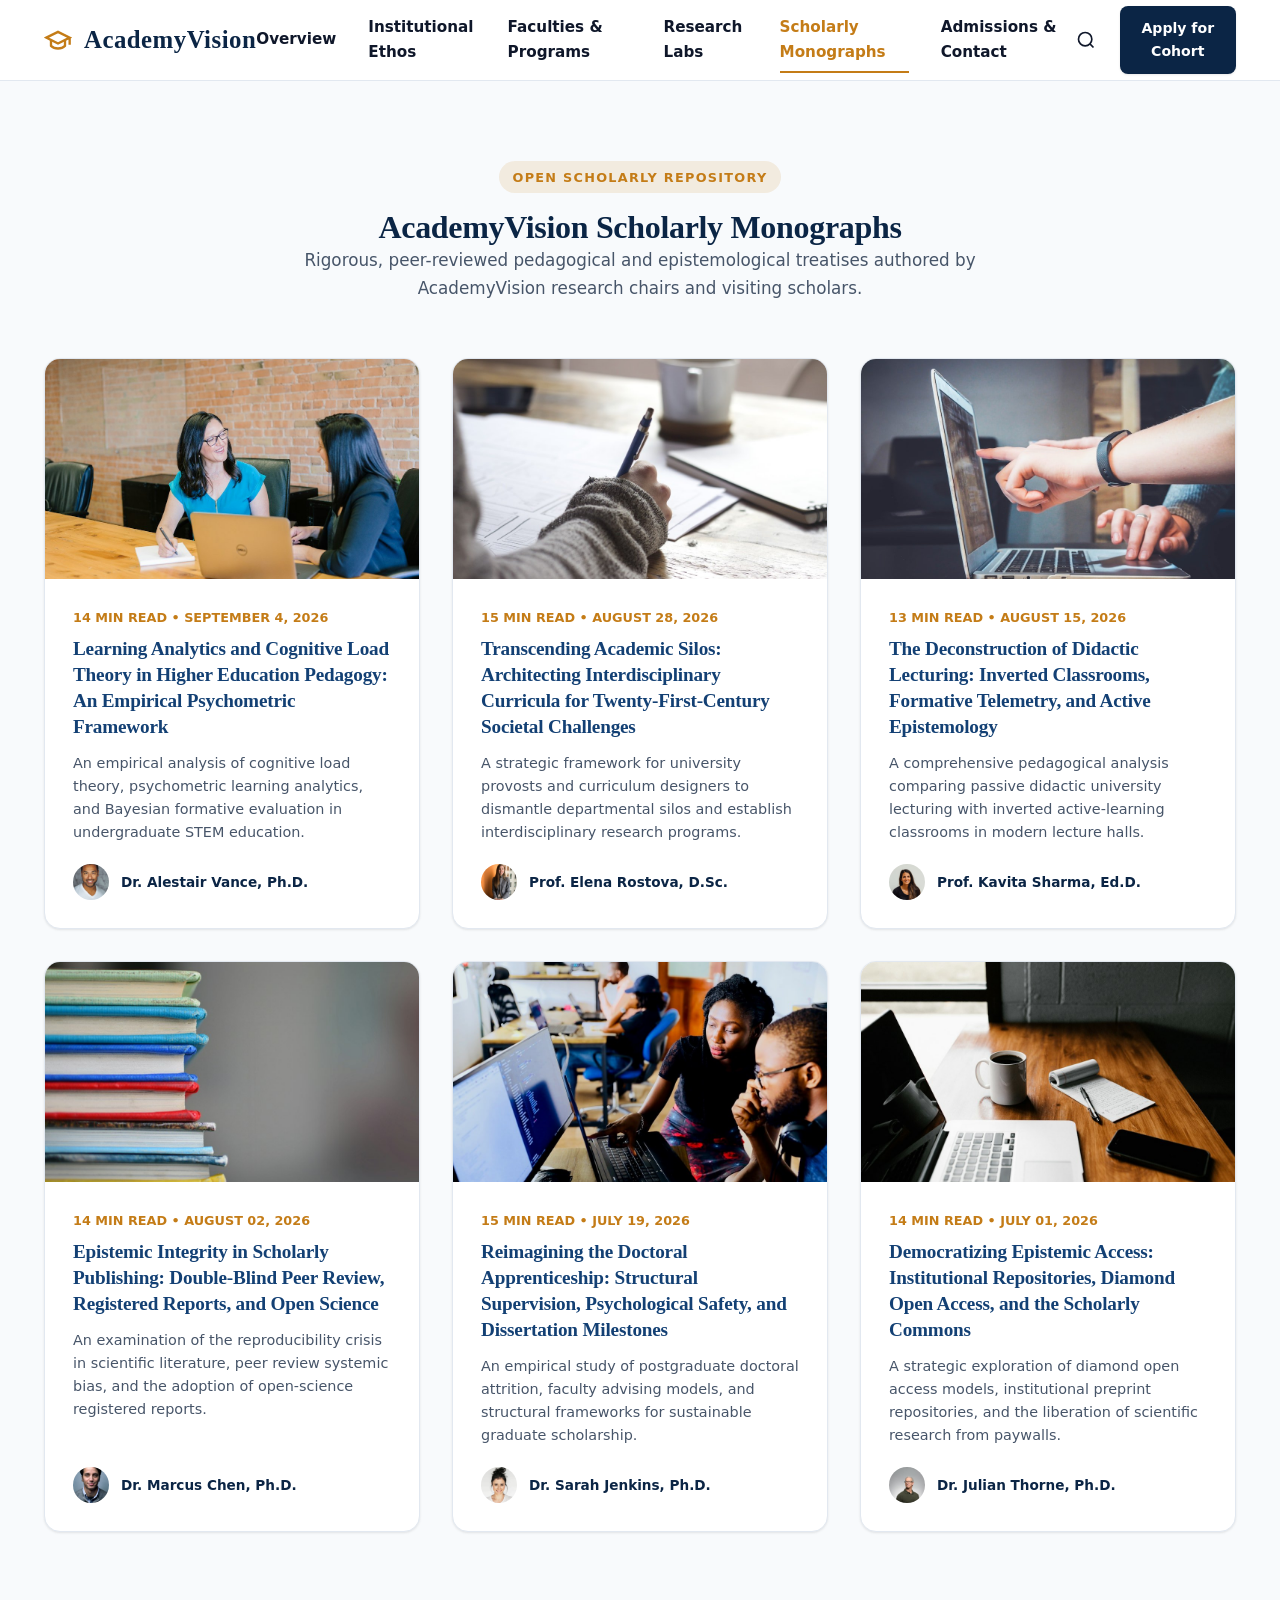
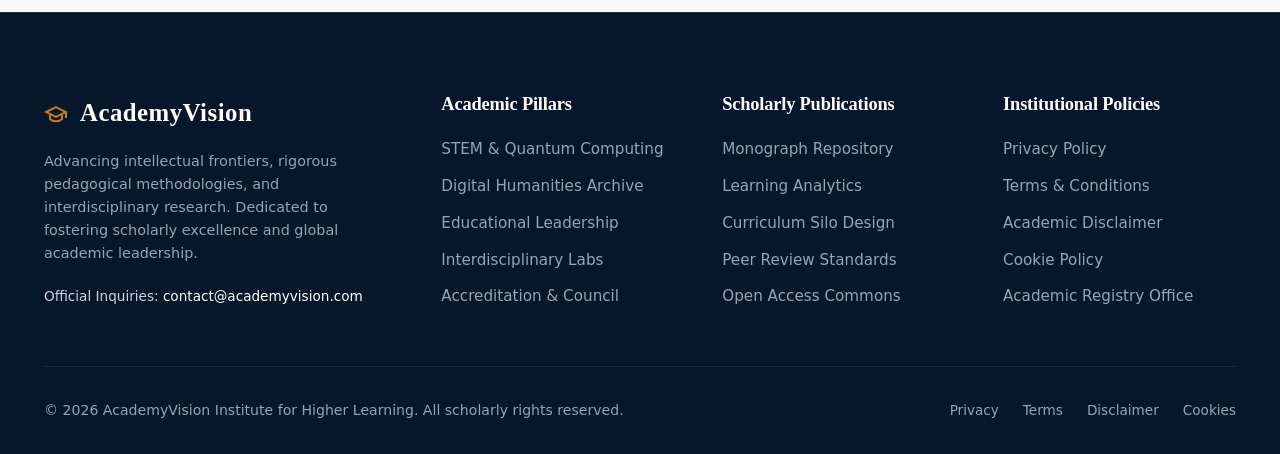
==== blog/index.html @ 888e1208 "Add files via upload" ====
<!DOCTYPE html>
<html lang="en">
<head>
  <meta charset="UTF-8">
  <meta name="viewport" content="width=device-width, initial-scale=1.0">
  <title>Scholarly Monographs & Pedagogical Research | AcademyVision</title>
  <meta name="description" content="Explore peer-reviewed monographs, cognitive learning analytics studies, and interdisciplinary curriculum design papers published by AcademyVision researchers.">
  <meta property="og:title" content="Scholarly Monographs & Pedagogical Research | AcademyVision">
  <meta property="og:description" content="Read in-depth research monographs from AcademyVision faculty and research chairs.">
  <meta property="og:image" content="../assets/images/hero_academic_campus.jpg">
  <meta property="og:type" content="website">
  <meta name="twitter:card" content="summary_large_image">
  <link rel="stylesheet" href="../assets/css/style.css">
  <link rel="icon" href="../favicon.ico">
  <!-- Google Analytics (GA4) -->
<script async src="https://www.googletagmanager.com/gtag/js?id=G-0LY0HY7L01"></script>
<script>
  window.dataLayer = window.dataLayer || [];
  function gtag(){dataLayer.push(arguments);}
  gtag('js', new Date());
  gtag('config', 'G-0LY0HY7L01');
</script>
</head>
<body>
<header class="site-header">
  <div class="reading-progress-bar"></div>
  <div class="container header-inner">
    <a href="../index.html" class="site-logo">
      <svg width="28" height="28" viewBox="0 0 24 24" fill="none" stroke="currentColor" stroke-width="2"><path d="M22 10v6M2 10l10-5 10 5-10 5z"/><path d="M6 12v5c3 3 9 3 12 0v-5"/></svg>
      <span>AcademyVision</span>
    </a>
    <nav class="site-nav">
      <a href="../index.html" class="nav-link">Overview</a>
      <a href="../about.html" class="nav-link">Institutional Ethos</a>
      <a href="../index.html#programs" class="nav-link">Faculties & Programs</a>
      <a href="../index.html#research-centers" class="nav-link">Research Labs</a>
      <a href="../blog/index.html" class="nav-link active">Scholarly Monographs</a>
      <a href="../contact.html" class="nav-link">Admissions & Contact</a>
      <a href="../privacy-policy.html" class="nav-link nav-item-policy">Privacy Policy</a>
      <a href="../terms-and-conditions.html" class="nav-link nav-item-policy">Terms of Use</a>
      <a href="../disclaimer.html" class="nav-link nav-item-policy">Academic Disclaimer</a>
      <a href="../cookie-policy.html" class="nav-link nav-item-policy">Cookie Policy</a>
    </nav>
    <div class="header-actions">
      <button class="btn-search" aria-label="Search Academic Resources">
        <svg width="20" height="20" viewBox="0 0 24 24" fill="none" stroke="currentColor" stroke-width="2"><circle cx="11" cy="11" r="8"/><path d="m21 21-4.3-4.3"/></svg>
      </button>
      <a href="../contact.html" class="btn btn-primary" style="padding:0.6rem 1.25rem;font-size:0.88rem;">Apply for Cohort</a>
      <button class="hamburger-btn" aria-label="Open Navigation Menu">
        <svg width="24" height="24" viewBox="0 0 24 24" fill="none" stroke="currentColor" stroke-width="2"><line x1="4" x2="20" y1="12" y2="12"/><line x1="4" x2="20" y1="6" y2="6"/><line x1="4" x2="20" y1="18" y2="18"/></svg>
      </button>
    </div>
  </div>
</header>
<div class="mobile-drawer-overlay"></div>
<div class="mobile-drawer">
  <div class="drawer-header">
    <div class="site-logo" style="font-size:1.3rem;">AcademyVision</div>
    <button class="close-drawer" aria-label="Close Navigation">&times;</button>
  </div>
  <ul class="mobile-nav-list">
    <li><a href="../index.html">Overview</a></li>
    <li><a href="../about.html">Institutional Ethos</a></li>
    <li><a href="../index.html#programs">Faculties & Programs</a></li>
    <li><a href="../index.html#research-centers">Research Labs</a></li>
    <li><a href="../blog/index.html">Scholarly Monographs</a></li>
    <li><a href="../contact.html">Admissions & Contact</a></li>
    <li style="margin-top:1.5rem;border-top:1px solid var(--border);padding-top:1rem;"><span style="font-size:0.8rem;color:var(--text-muted);text-transform:uppercase;font-weight:700;">Governance</span></li>
    <li><a href="../privacy-policy.html">Privacy Policy</a></li>
    <li><a href="../terms-and-conditions.html">Terms & Conditions</a></li>
    <li><a href="../disclaimer.html">Academic Disclaimer</a></li>
    <li><a href="../cookie-policy.html">Cookie Policy</a></li>
  </ul>
</div>
<div class="search-modal-backdrop">
  <div class="search-modal-box">
    <div class="search-input-wrap">
      <svg width="22" height="22" viewBox="0 0 24 24" fill="none" stroke="currentColor" stroke-width="2"><circle cx="11" cy="11" r="8"/><path d="m21 21-4.3-4.3"/></svg>
      <input type="text" id="site-search-input" placeholder="Search academic curricula, faculty research, or monographs..." autofocus>
    </div>
    <ul class="search-results-list"></ul>
  </div>
</div>

<main class="section">
  <div class="container">
    <div class="section-header">
      <span class="badge">Open Scholarly Repository</span>
      <h1>AcademyVision Scholarly Monographs</h1>
      <p>Rigorous, peer-reviewed pedagogical and epistemological treatises authored by AcademyVision research chairs and visiting scholars.</p>
    </div>

    <div class="grid-3">
      <div class="feature-card">
        <div class="card-media">
          <img src="../assets/images/blog_higher_education_analytics.jpg" alt="Educational researchers analyzing cognitive load telemetry and psychometric data in university laboratory">
        </div>
        <div class="card-body">
          <div style="font-size:0.8rem;color:var(--accent);font-weight:700;text-transform:uppercase;margin-bottom:0.5rem;">14 min read &bull; September 4, 2026</div>
          <h3 style="font-size:1.2rem;line-height:1.35;margin-bottom:0.75rem;">
            <a href="learning-analytics-and-cognitive-load-in-higher-education-pedagogy.html">Learning Analytics and Cognitive Load Theory in Higher Education Pedagogy: An Empirical Psychometric Framework</a>
          </h3>
          <p style="font-size:0.9rem;color:var(--text-muted);margin-bottom:1.25rem;">
            An empirical analysis of cognitive load theory, psychometric learning analytics, and Bayesian formative evaluation in undergraduate STEM education.
          </p>
          <div style="margin-top:auto;display:flex;align-items:center;gap:0.75rem;">
            <img src="../assets/images/author_dr_alestair_vance.jpg" alt="Dr. Alestair Vance, Ph.D." style="width:36px;height:36px;border-radius:50%;object-fit:cover;">
            <span style="font-size:0.85rem;font-weight:600;color:var(--primary);">Dr. Alestair Vance, Ph.D.</span>
          </div>
        </div>
      </div>
      <div class="feature-card">
        <div class="card-media">
          <img src="../assets/images/blog_interdisciplinary_curriculum.jpg" alt="Scholars participating in cross-faculty interdisciplinary curriculum planning workshop">
        </div>
        <div class="card-body">
          <div style="font-size:0.8rem;color:var(--accent);font-weight:700;text-transform:uppercase;margin-bottom:0.5rem;">15 min read &bull; August 28, 2026</div>
          <h3 style="font-size:1.2rem;line-height:1.35;margin-bottom:0.75rem;">
            <a href="interdisciplinary-curriculum-design-and-faculty-silo-transcendence.html">Transcending Academic Silos: Architecting Interdisciplinary Curricula for Twenty-First-Century Societal Challenges</a>
          </h3>
          <p style="font-size:0.9rem;color:var(--text-muted);margin-bottom:1.25rem;">
            A strategic framework for university provosts and curriculum designers to dismantle departmental silos and establish interdisciplinary research programs.
          </p>
          <div style="margin-top:auto;display:flex;align-items:center;gap:0.75rem;">
            <img src="../assets/images/author_prof_elena_rostova.jpg" alt="Prof. Elena Rostova, D.Sc." style="width:36px;height:36px;border-radius:50%;object-fit:cover;">
            <span style="font-size:0.85rem;font-weight:600;color:var(--primary);">Prof. Elena Rostova, D.Sc.</span>
          </div>
        </div>
      </div>
      <div class="feature-card">
        <div class="card-media">
          <img src="../assets/images/blog_digital_pedagogy_transformation.jpg" alt="Modern academic lecture hall utilizing digital interactive displays and collaborative student breakout pods">
        </div>
        <div class="card-body">
          <div style="font-size:0.8rem;color:var(--accent);font-weight:700;text-transform:uppercase;margin-bottom:0.5rem;">13 min read &bull; August 15, 2026</div>
          <h3 style="font-size:1.2rem;line-height:1.35;margin-bottom:0.75rem;">
            <a href="digital-lecture-hall-pedagogy-and-active-learning-interventions.html">The Deconstruction of Didactic Lecturing: Inverted Classrooms, Formative Telemetry, and Active Epistemology</a>
          </h3>
          <p style="font-size:0.9rem;color:var(--text-muted);margin-bottom:1.25rem;">
            A comprehensive pedagogical analysis comparing passive didactic university lecturing with inverted active-learning classrooms in modern lecture halls.
          </p>
          <div style="margin-top:auto;display:flex;align-items:center;gap:0.75rem;">
            <img src="../assets/images/author_prof_kavita_sharma.jpg" alt="Prof. Kavita Sharma, Ed.D." style="width:36px;height:36px;border-radius:50%;object-fit:cover;">
            <span style="font-size:0.85rem;font-weight:600;color:var(--primary);">Prof. Kavita Sharma, Ed.D.</span>
          </div>
        </div>
      </div>
      <div class="feature-card">
        <div class="card-media">
          <img src="../assets/images/blog_academic_peer_review_rigor.jpg" alt="Stack of peer-reviewed academic journals, research manuscripts, and open science data archives">
        </div>
        <div class="card-body">
          <div style="font-size:0.8rem;color:var(--accent);font-weight:700;text-transform:uppercase;margin-bottom:0.5rem;">14 min read &bull; August 02, 2026</div>
          <h3 style="font-size:1.2rem;line-height:1.35;margin-bottom:0.75rem;">
            <a href="academic-peer-review-rigor-and-open-science-methodological-standards.html">Epistemic Integrity in Scholarly Publishing: Double-Blind Peer Review, Registered Reports, and Open Science</a>
          </h3>
          <p style="font-size:0.9rem;color:var(--text-muted);margin-bottom:1.25rem;">
            An examination of the reproducibility crisis in scientific literature, peer review systemic bias, and the adoption of open-science registered reports.
          </p>
          <div style="margin-top:auto;display:flex;align-items:center;gap:0.75rem;">
            <img src="../assets/images/author_dr_marcus_chen.jpg" alt="Dr. Marcus Chen, Ph.D." style="width:36px;height:36px;border-radius:50%;object-fit:cover;">
            <span style="font-size:0.85rem;font-weight:600;color:var(--primary);">Dr. Marcus Chen, Ph.D.</span>
          </div>
        </div>
      </div>
      <div class="feature-card">
        <div class="card-media">
          <img src="../assets/images/blog_doctoral_mentorship_paradigms.jpg" alt="Senior faculty advisor conducting structured research milestone colloquium with doctoral candidate">
        </div>
        <div class="card-body">
          <div style="font-size:0.8rem;color:var(--accent);font-weight:700;text-transform:uppercase;margin-bottom:0.5rem;">15 min read &bull; July 19, 2026</div>
          <h3 style="font-size:1.2rem;line-height:1.35;margin-bottom:0.75rem;">
            <a href="doctoral-supervision-models-and-postgraduate-attrition-dynamics.html">Reimagining the Doctoral Apprenticeship: Structural Supervision, Psychological Safety, and Dissertation Milestones</a>
          </h3>
          <p style="font-size:0.9rem;color:var(--text-muted);margin-bottom:1.25rem;">
            An empirical study of postgraduate doctoral attrition, faculty advising models, and structural frameworks for sustainable graduate scholarship.
          </p>
          <div style="margin-top:auto;display:flex;align-items:center;gap:0.75rem;">
            <img src="../assets/images/author_dr_sarah_jenkins.jpg" alt="Dr. Sarah Jenkins, Ph.D." style="width:36px;height:36px;border-radius:50%;object-fit:cover;">
            <span style="font-size:0.85rem;font-weight:600;color:var(--primary);">Dr. Sarah Jenkins, Ph.D.</span>
          </div>
        </div>
      </div>
      <div class="feature-card">
        <div class="card-media">
          <img src="../assets/images/blog_open_access_scholarly_commons.jpg" alt="Academic laptop accessing global digital open access repository and open scholarly commons">
        </div>
        <div class="card-body">
          <div style="font-size:0.8rem;color:var(--accent);font-weight:700;text-transform:uppercase;margin-bottom:0.5rem;">14 min read &bull; July 01, 2026</div>
          <h3 style="font-size:1.2rem;line-height:1.35;margin-bottom:0.75rem;">
            <a href="open-access-scholarly-commons-and-institutional-repository-governance.html">Democratizing Epistemic Access: Institutional Repositories, Diamond Open Access, and the Scholarly Commons</a>
          </h3>
          <p style="font-size:0.9rem;color:var(--text-muted);margin-bottom:1.25rem;">
            A strategic exploration of diamond open access models, institutional preprint repositories, and the liberation of scientific research from paywalls.
          </p>
          <div style="margin-top:auto;display:flex;align-items:center;gap:0.75rem;">
            <img src="../assets/images/author_dr_julian_thorne.jpg" alt="Dr. Julian Thorne, Ph.D." style="width:36px;height:36px;border-radius:50%;object-fit:cover;">
            <span style="font-size:0.85rem;font-weight:600;color:var(--primary);">Dr. Julian Thorne, Ph.D.</span>
          </div>
        </div>
      </div>
    </div>
  </div>
</main>

<footer class="site-footer">
  <div class="container">
    <div class="footer-grid">
      <div class="footer-col">
        <div class="site-logo" style="color:#ffffff;margin-bottom:1rem;">
          <svg width="24" height="24" viewBox="0 0 24 24" fill="none" stroke="currentColor" stroke-width="2"><path d="M22 10v6M2 10l10-5 10 5-10 5z"/><path d="M6 12v5c3 3 9 3 12 0v-5"/></svg>
          AcademyVision
        </div>
        <p style="font-size:0.9rem;line-height:1.6;margin-bottom:1.25rem;">
          Advancing intellectual frontiers, rigorous pedagogical methodologies, and interdisciplinary research. Dedicated to fostering scholarly excellence and global academic leadership.
        </p>
        <p style="font-size:0.85rem;color:#cbd5e1;">Official Inquiries: <a href="mailto:contact@academyvision.com" style="color:#ffffff;">contact@academyvision.com</a></p>
      </div>
      <div class="footer-col">
        <h4>Academic Pillars</h4>
        <ul class="footer-links">
          <li><a href="../index.html#programs">STEM & Quantum Computing</a></li>
          <li><a href="../index.html#programs">Digital Humanities Archive</a></li>
          <li><a href="../index.html#programs">Educational Leadership</a></li>
          <li><a href="../index.html#research-centers">Interdisciplinary Labs</a></li>
          <li><a href="../about.html">Accreditation & Council</a></li>
        </ul>
      </div>
      <div class="footer-col">
        <h4>Scholarly Publications</h4>
        <ul class="footer-links">
          <li><a href="../blog/index.html">Monograph Repository</a></li>
          <li><a href="../blog/learning-analytics-and-cognitive-load-in-higher-education-pedagogy.html">Learning Analytics</a></li>
          <li><a href="../blog/interdisciplinary-curriculum-design-and-faculty-silo-transcendence.html">Curriculum Silo Design</a></li>
          <li><a href="../blog/academic-peer-review-rigor-and-open-science-methodological-standards.html">Peer Review Standards</a></li>
          <li><a href="../blog/open-access-scholarly-commons-and-institutional-repository-governance.html">Open Access Commons</a></li>
        </ul>
      </div>
      <div class="footer-col">
        <h4>Institutional Policies</h4>
        <ul class="footer-links">
          <li><a href="../privacy-policy.html">Privacy Policy</a></li>
          <li><a href="../terms-and-conditions.html">Terms & Conditions</a></li>
          <li><a href="../disclaimer.html">Academic Disclaimer</a></li>
          <li><a href="../cookie-policy.html">Cookie Policy</a></li>
          <li><a href="../contact.html">Academic Registry Office</a></li>
        </ul>
      </div>
    </div>
    <div class="footer-bottom">
      <div>&copy; 2026 AcademyVision Institute for Higher Learning. All scholarly rights reserved.</div>
      <div style="display:flex;gap:1.5rem;">
        <a href="../privacy-policy.html" style="color:#94a3b8;font-size:0.85rem;">Privacy</a>
        <a href="../terms-and-conditions.html" style="color:#94a3b8;font-size:0.85rem;">Terms</a>
        <a href="../disclaimer.html" style="color:#94a3b8;font-size:0.85rem;">Disclaimer</a>
        <a href="../cookie-policy.html" style="color:#94a3b8;font-size:0.85rem;">Cookies</a>
      </div>
    </div>
  </div>
</footer>
<button class="back-to-top" aria-label="Back to Top">
  <svg width="20" height="20" viewBox="0 0 24 24" fill="none" stroke="currentColor" stroke-width="2.5"><path d="m18 15-6-6-6 6"/></svg>
</button>
<script src="../assets/js/main.js"></script>
</body>
</html>
---- assets/css/style.css ----
/* ==========================================================================
   ACADEMYVISION.COM - ENTERPRISE ACADEMIC & PEDAGOGICAL DESIGN SYSTEM
   ========================================================================== */

:root {
  --primary: #0b2545;
  --primary-rgb: 11, 37, 69;
  --secondary: #134074;
  --secondary-rgb: 19, 64, 116;
  --accent: #c47c17;
  --accent-rgb: 196, 124, 23;
  --bg: #f8fafc;
  --surface: #ffffff;
  --surface-card: #ffffff;
  --text-main: #0f172a;
  --text-muted: #475569;
  --border: #e2e8f0;
  --border-focus: #0b2545;
  --font-heading: 'Cinzel', 'Playfair Display', Georgia, serif;
  --font-body: 'Plus Jakarta Sans', system-ui, -apple-system, sans-serif;
  --font-mono: 'JetBrains Mono', monospace;
  --transition-fast: 150ms cubic-bezier(0.4, 0, 0.2, 1);
  --transition-normal: 250ms cubic-bezier(0.4, 0, 0.2, 1);
  --transition-slow: 400ms cubic-bezier(0.4, 0, 0.2, 1);
  --shadow-sm: 0 1px 3px rgba(0, 0, 0, 0.06), 0 1px 2px rgba(0, 0, 0, 0.04);
  --shadow-md: 0 4px 6px -1px rgba(0, 0, 0, 0.08), 0 2px 4px -1px rgba(0, 0, 0, 0.04);
  --shadow-lg: 0 10px 25px -3px rgba(0, 0, 0, 0.1), 0 4px 6px -2px rgba(0, 0, 0, 0.05);
  --radius-sm: 4px;
  --radius-md: 8px;
  --radius-lg: 16px;
  --max-width: 1240px;
}

*, *::before, *::after {
  box-sizing: border-box;
  margin: 0;
  padding: 0;
}

html {
  scroll-behavior: smooth;
  font-size: 16px;
}

body {
  background-color: var(--bg);
  color: var(--text-main);
  font-family: var(--font-body);
  line-height: 1.65;
  -webkit-font-smoothing: antialiased;
  position: relative;
  overflow-x: hidden;
}

img {
  max-width: 100%;
  height: auto;
  display: block;
}

a {
  color: var(--secondary);
  text-decoration: none;
  transition: color var(--transition-fast);
}

a:hover {
  color: var(--accent);
}

h1, h2, h3, h4, h5, h6 {
  font-family: var(--font-heading);
  color: var(--primary);
  line-height: 1.25;
  font-weight: 700;
  letter-spacing: -0.01em;
}

.container {
  width: 100%;
  max-width: var(--max-width);
  margin-left: auto;
  margin-right: auto;
  padding-left: 1.5rem;
  padding-right: 1.5rem;
}

.btn {
  display: inline-flex;
  align-items: center;
  justify-content: center;
  gap: 0.5rem;
  font-family: var(--font-body);
  font-size: 0.95rem;
  font-weight: 600;
  padding: 0.85rem 1.75rem;
  border-radius: var(--radius-md);
  border: 1px solid transparent;
  cursor: pointer;
  transition: all var(--transition-normal);
  text-align: center;
}

.btn-primary {
  background-color: var(--primary);
  color: #ffffff;
  box-shadow: var(--shadow-sm);
}

.btn-primary:hover {
  background-color: var(--secondary);
  color: #ffffff;
  transform: translateY(-2px);
  box-shadow: var(--shadow-md);
}

.btn-accent {
  background-color: var(--accent);
  color: #ffffff;
}

.btn-accent:hover {
  background-color: #a36612;
  color: #ffffff;
  transform: translateY(-2px);
}

.btn-outline {
  border-color: var(--primary);
  color: var(--primary);
  background-color: transparent;
}

.btn-outline:hover {
  background-color: var(--primary);
  color: #ffffff;
}

.reading-progress-bar {
  position: fixed;
  top: 0;
  left: 0;
  height: 4px;
  background: linear-gradient(90deg, var(--accent), var(--secondary));
  width: 0%;
  z-index: 1000;
  transition: width 0.1s linear;
}

.site-header {
  position: sticky;
  top: 0;
  background: rgba(255, 255, 255, 0.96);
  backdrop-filter: blur(10px);
  border-bottom: 1px solid var(--border);
  z-index: 990;
  transition: all var(--transition-normal);
}

.header-inner {
  display: flex;
  align-items: center;
  justify-content: space-between;
  height: 80px;
}

.site-logo {
  display: flex;
  align-items: center;
  gap: 0.75rem;
  font-family: var(--font-heading);
  font-size: 1.55rem;
  font-weight: 800;
  color: var(--primary);
  letter-spacing: 0.02em;
}

.site-logo svg {
  color: var(--accent);
}

.site-nav {
  display: flex;
  align-items: center;
  gap: 2rem;
}

.nav-link {
  font-size: 0.95rem;
  font-weight: 600;
  color: var(--text-main);
  position: relative;
  padding: 0.5rem 0;
}

.nav-link:hover, .nav-link.active {
  color: var(--accent);
}

.nav-link::after {
  content: '';
  position: absolute;
  bottom: 0;
  left: 0;
  width: 0%;
  height: 2px;
  background-color: var(--accent);
  transition: width var(--transition-normal);
}

.nav-link:hover::after, .nav-link.active::after {
  width: 100%;
}

@media (min-width: 992px) {
  .nav-item-policy {
    display: none !important;
  }
}

.header-actions {
  display: flex;
  align-items: center;
  gap: 1rem;
}

.btn-search {
  background: none;
  border: none;
  color: var(--text-main);
  cursor: pointer;
  padding: 0.5rem;
  border-radius: 50%;
  display: flex;
  align-items: center;
  justify-content: center;
  transition: background var(--transition-fast);
}

.btn-search:hover {
  background-color: var(--bg);
  color: var(--accent);
}

.hamburger-btn {
  display: none;
  background: none;
  border: none;
  cursor: pointer;
  padding: 0.5rem;
}

.mobile-drawer-overlay {
  position: fixed;
  inset: 0;
  background: rgba(0, 0, 0, 0.5);
  z-index: 1000;
  opacity: 0;
  pointer-events: none;
  transition: opacity var(--transition-normal);
}

.mobile-drawer-overlay.active {
  opacity: 1;
  pointer-events: auto;
}

.mobile-drawer {
  position: fixed;
  top: 0;
  right: -320px;
  width: 300px;
  height: 100%;
  background: var(--surface);
  z-index: 1001;
  padding: 2rem 1.5rem;
  box-shadow: var(--shadow-lg);
  transition: right var(--transition-normal);
  display: flex;
  flex-direction: column;
  overflow-y: auto;
}

.mobile-drawer.active {
  right: 0;
}

.drawer-header {
  display: flex;
  align-items: center;
  justify-content: space-between;
  margin-bottom: 2rem;
  border-bottom: 1px solid var(--border);
  padding-bottom: 1rem;
}

.close-drawer {
  background: none;
  border: none;
  font-size: 1.5rem;
  cursor: pointer;
  color: var(--text-main);
}

.mobile-nav-list {
  list-style: none;
  display: flex;
  flex-direction: column;
  gap: 1rem;
}

.mobile-nav-list a {
  font-size: 1.05rem;
  font-weight: 600;
  color: var(--text-main);
  display: block;
  padding: 0.5rem 0;
}

.hero-section {
  position: relative;
  background: linear-gradient(135deg, #0b2545 0%, #134074 100%);
  color: #ffffff;
  padding: 6rem 0 5rem;
  overflow: hidden;
}

.hero-grid {
  display: grid;
  grid-template-columns: 1.2fr 0.8fr;
  gap: 3.5rem;
  align-items: center;
}

.hero-content h1 {
  font-size: 3.25rem;
  color: #ffffff;
  margin-bottom: 1.25rem;
  line-height: 1.15;
}

.hero-subtitle {
  font-size: 1.15rem;
  color: #cbd5e1;
  margin-bottom: 2rem;
  max-width: 620px;
}

.hero-cta-group {
  display: flex;
  gap: 1rem;
  flex-wrap: wrap;
}

.hero-image-wrap {
  position: relative;
  border-radius: var(--radius-lg);
  overflow: hidden;
  box-shadow: 0 20px 40px rgba(0, 0, 0, 0.35);
  border: 4px solid rgba(255, 255, 255, 0.1);
}

.hero-image-wrap img {
  width: 100%;
  height: 480px;
  object-fit: cover;
}

.section {
  padding: 5rem 0;
}

.section-alt {
  background-color: #ffffff;
}

.section-header {
  text-align: center;
  max-width: 760px;
  margin: 0 auto 3.5rem;
}

.badge {
  display: inline-block;
  font-size: 0.8rem;
  font-weight: 700;
  text-transform: uppercase;
  letter-spacing: 0.1em;
  padding: 0.35rem 0.85rem;
  border-radius: 999px;
  background: rgba(196, 124, 23, 0.12);
  color: var(--accent);
  margin-bottom: 0.85rem;
}

.section-header h2 {
  font-size: 2.35rem;
  margin-bottom: 1rem;
}

.section-header p {
  color: var(--text-muted);
  font-size: 1.05rem;
}

.grid-3 {
  display: grid;
  grid-template-columns: repeat(3, 1fr);
  gap: 2rem;
}

.grid-4 {
  display: grid;
  grid-template-columns: repeat(4, 1fr);
  gap: 1.5rem;
}

.grid-2 {
  display: grid;
  grid-template-columns: repeat(2, 1fr);
  gap: 2.5rem;
}

.feature-card {
  background: var(--surface-card);
  border: 1px solid var(--border);
  border-radius: var(--radius-lg);
  overflow: hidden;
  box-shadow: var(--shadow-sm);
  transition: transform var(--transition-normal), box-shadow var(--transition-normal);
  display: flex;
  flex-direction: column;
}

.feature-card:hover {
  transform: translateY(-5px);
  box-shadow: var(--shadow-lg);
}

.card-media {
  height: 220px;
  overflow: hidden;
}

.card-media img {
  width: 100%;
  height: 100%;
  object-fit: cover;
  transition: transform var(--transition-slow);
}

.feature-card:hover .card-media img {
  transform: scale(1.05);
}

.card-body {
  padding: 1.75rem;
  flex: 1;
  display: flex;
  flex-direction: column;
}

.card-body h3 {
  font-size: 1.35rem;
  margin-bottom: 0.75rem;
}

.card-body p {
  color: var(--text-muted);
  font-size: 0.95rem;
  line-height: 1.6;
  margin-bottom: 1.25rem;
}

.accordion {
  max-width: 820px;
  margin: 0 auto;
  display: flex;
  flex-direction: column;
  gap: 1rem;
}

.accordion-item {
  border: 1px solid var(--border);
  border-radius: var(--radius-md);
  background: var(--surface);
  overflow: hidden;
}

.accordion-header {
  width: 100%;
  padding: 1.25rem 1.5rem;
  background: none;
  border: none;
  text-align: left;
  font-family: var(--font-heading);
  font-size: 1.1rem;
  font-weight: 700;
  color: var(--primary);
  display: flex;
  justify-content: space-between;
  align-items: center;
  cursor: pointer;
  transition: background var(--transition-fast);
}

.accordion-header:hover {
  background-color: var(--bg);
}

.accordion-icon {
  font-size: 1.25rem;
  transition: transform var(--transition-normal);
}

.accordion-item.active .accordion-icon {
  transform: rotate(45deg);
}

.accordion-content {
  max-height: 0;
  overflow: hidden;
  transition: max-height var(--transition-normal) ease-out;
  padding: 0 1.5rem;
  color: var(--text-muted);
}

.accordion-item.active .accordion-content {
  padding-bottom: 1.25rem;
}

.governance-card {
  background: #f1f5f9;
  border-left: 4px solid var(--primary);
  border-radius: 0 var(--radius-md) var(--radius-md) 0;
  padding: 1.75rem;
  margin: 2.5rem 0;
}

.governance-card h4 {
  font-size: 1.2rem;
  margin-bottom: 0.5rem;
  color: var(--primary);
}

.governance-card p {
  margin-bottom: 0.5rem;
  font-size: 0.95rem;
}

.search-modal-backdrop {
  position: fixed;
  inset: 0;
  background: rgba(0, 0, 0, 0.6);
  z-index: 2000;
  opacity: 0;
  pointer-events: none;
  transition: opacity var(--transition-normal);
  display: flex;
  align-items: flex-start;
  justify-content: center;
  padding-top: 10vh;
}

.search-modal-backdrop.active {
  opacity: 1;
  pointer-events: auto;
}

.search-modal-box {
  width: 90%;
  max-width: 600px;
  background: var(--surface);
  border-radius: var(--radius-lg);
  box-shadow: var(--shadow-lg);
  padding: 1.5rem;
}

.search-input-wrap {
  display: flex;
  align-items: center;
  gap: 0.75rem;
  border-bottom: 2px solid var(--border);
  padding-bottom: 0.75rem;
}

.search-input-wrap input {
  width: 100%;
  border: none;
  outline: none;
  font-size: 1.15rem;
  font-family: var(--font-body);
}

.search-results-list {
  margin-top: 1rem;
  max-height: 350px;
  overflow-y: auto;
  list-style: none;
}

.search-results-list li {
  padding: 0.75rem 0;
  border-bottom: 1px solid var(--border);
}

.site-footer {
  background: #07172b;
  color: #94a3b8;
  padding: 5rem 0 2rem;
  border-top: 1px solid rgba(255, 255, 255, 0.1);
}

.footer-grid {
  display: grid;
  grid-template-columns: 1.5fr 1fr 1fr 1fr;
  gap: 3rem;
  margin-bottom: 3.5rem;
}

.footer-col h4 {
  color: #ffffff;
  font-size: 1.15rem;
  margin-bottom: 1.25rem;
}

.footer-links {
  list-style: none;
  display: flex;
  flex-direction: column;
  gap: 0.65rem;
}

.footer-links a {
  color: #94a3b8;
  font-size: 0.95rem;
}

.footer-links a:hover {
  color: #ffffff;
}

.footer-bottom {
  border-top: 1px solid rgba(255, 255, 255, 0.08);
  padding-top: 2rem;
  display: flex;
  justify-content: space-between;
  align-items: center;
  flex-wrap: wrap;
  gap: 1rem;
  font-size: 0.88rem;
}

.back-to-top {
  position: fixed;
  bottom: 2rem;
  right: 2rem;
  width: 44px;
  height: 44px;
  background: var(--primary);
  color: #ffffff;
  border: none;
  border-radius: 50%;
  display: flex;
  align-items: center;
  justify-content: center;
  cursor: pointer;
  box-shadow: var(--shadow-md);
  opacity: 0;
  pointer-events: none;
  transition: all var(--transition-normal);
  z-index: 900;
}

.back-to-top.show {
  opacity: 1;
  pointer-events: auto;
}

.stats-grid {
  display: grid;
  grid-template-columns: repeat(4, 1fr);
  gap: 2rem;
  text-align: center;
}

.stat-card {
  padding: 2rem 1rem;
  background: var(--surface);
  border: 1px solid var(--border);
  border-radius: var(--radius-md);
}

.stat-number {
  font-size: 2.5rem;
  font-weight: 800;
  color: var(--accent);
  font-family: var(--font-heading);
}

.stat-label {
  font-size: 0.95rem;
  color: var(--text-muted);
  margin-top: 0.5rem;
}

.gallery-grid {
  display: grid;
  grid-template-columns: repeat(4, 1fr);
  gap: 1.5rem;
}

.gallery-item {
  border-radius: var(--radius-md);
  overflow: hidden;
  height: 250px;
}

.gallery-item img {
  width: 100%;
  height: 100%;
  object-fit: cover;
  transition: transform var(--transition-normal);
}

.gallery-item:hover img {
  transform: scale(1.05);
}

@media (max-width: 991px) {
  .site-nav {
    display: none;
  }
  .hamburger-btn {
    display: block;
  }
  .hero-grid {
    grid-template-columns: 1fr;
    text-align: center;
  }
  .hero-subtitle {
    margin-left: auto;
    margin-right: auto;
  }
  .hero-cta-group {
    justify-content: center;
  }
  .grid-3, .grid-4, .stats-grid, .gallery-grid {
    grid-template-columns: repeat(2, 1fr);
  }
  .footer-grid {
    grid-template-columns: 1fr 1fr;
  }
}

@media (max-width: 640px) {
  .hero-content h1 {
    font-size: 2.25rem;
  }
  .grid-2, .grid-3, .grid-4, .stats-grid, .gallery-grid {
    grid-template-columns: 1fr;
  }
  .footer-grid {
    grid-template-columns: 1fr;
  }
  .footer-bottom {
    flex-direction: column;
    text-align: center;
  }
}
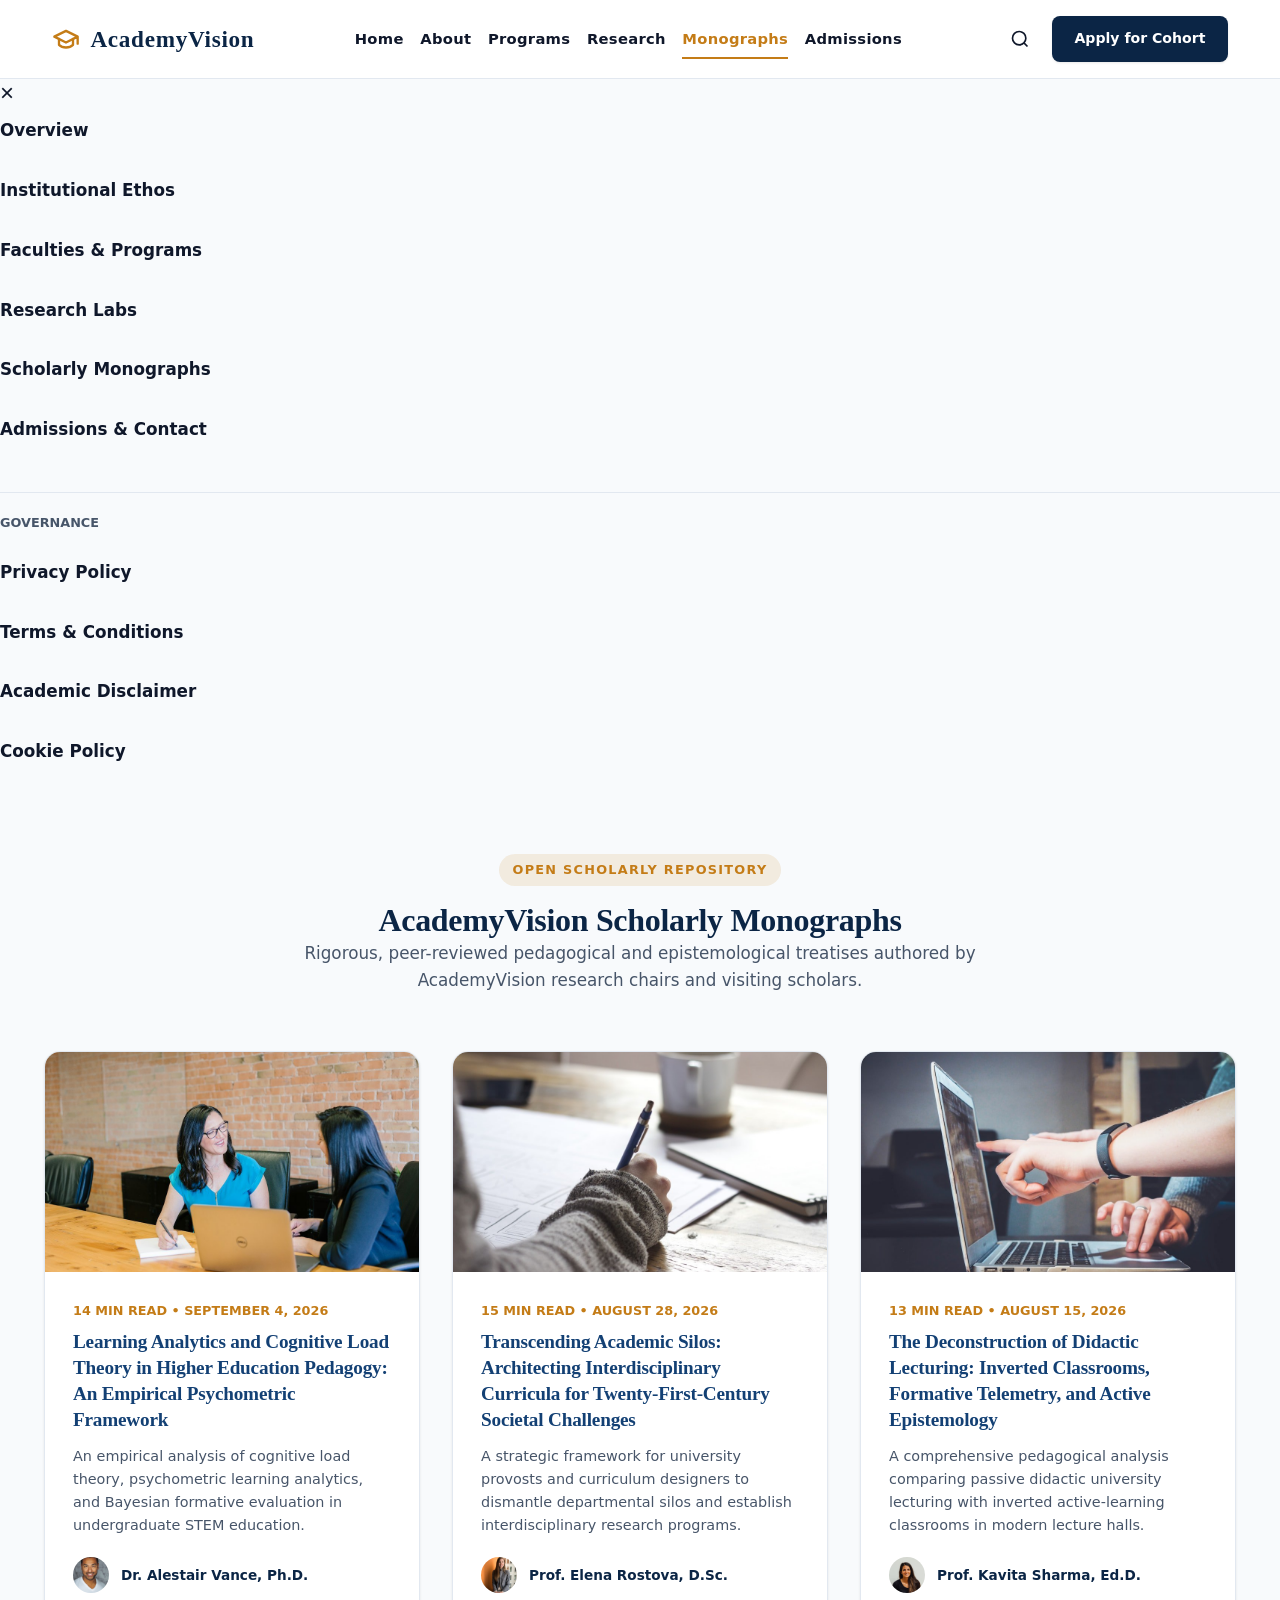
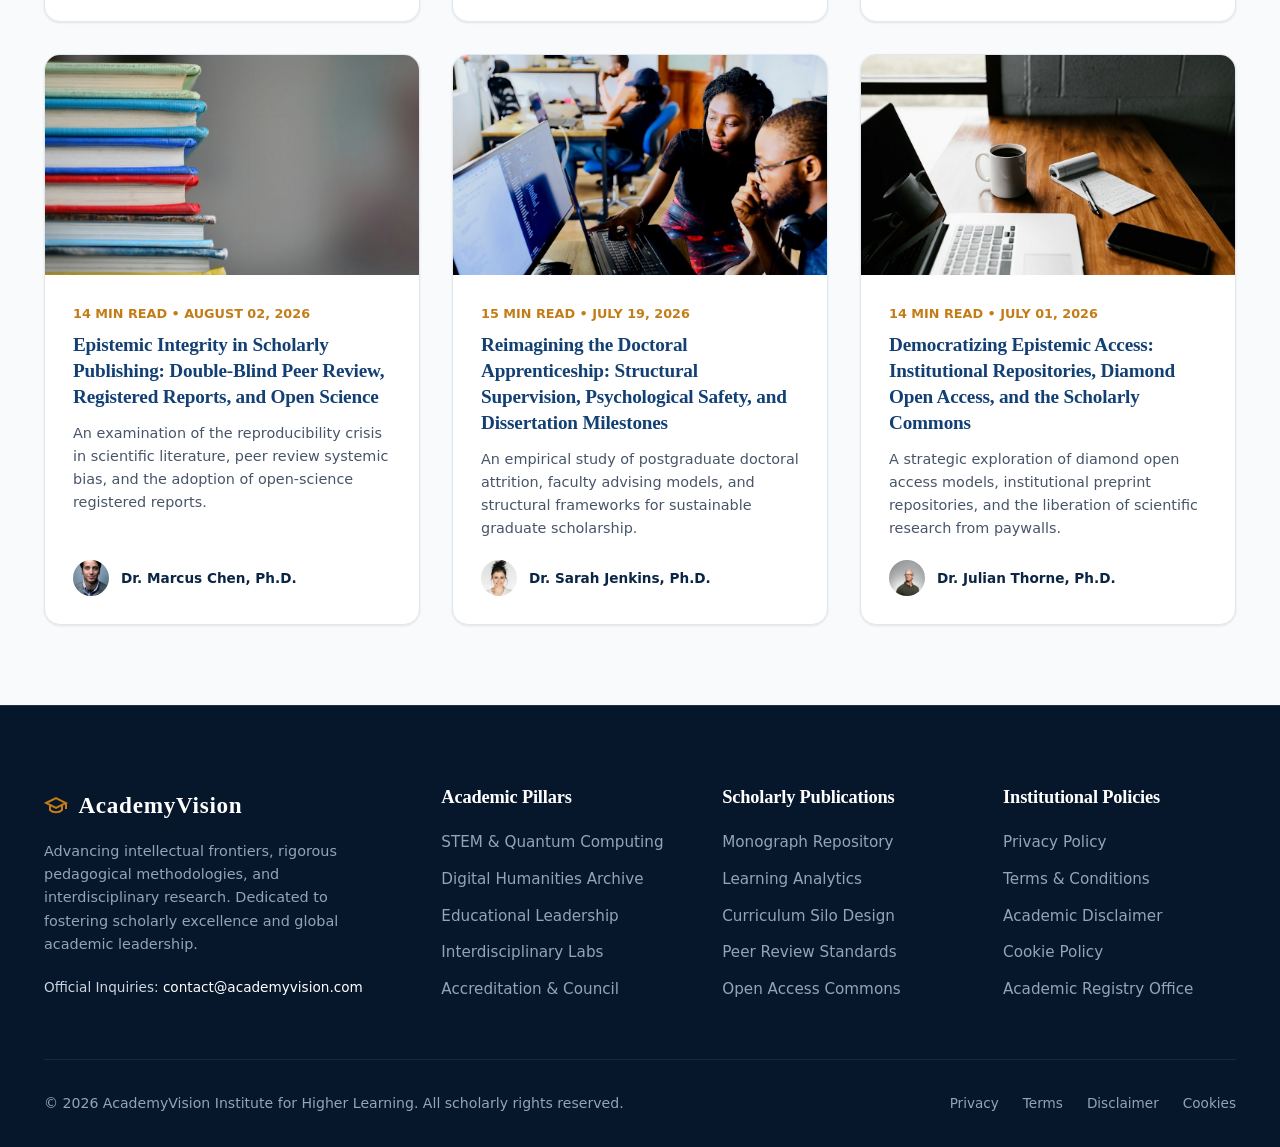
==== commit 203a47f6: "Add files via upload" ====
--- a/blog/index.html
+++ b/blog/index.html
@@ -26,16 +26,17 @@
   <div class="reading-progress-bar"></div>
   <div class="container header-inner">
     <a href="../index.html" class="site-logo">
-      <svg width="28" height="28" viewBox="0 0 24 24" fill="none" stroke="currentColor" stroke-width="2"><path d="M22 10v6M2 10l10-5 10 5-10 5z"/><path d="M6 12v5c3 3 9 3 12 0v-5"/></svg>
+      <svg width="28" height="28" viewBox="0 0 24 24" fill="none" stroke="currentColor" stroke-width="2" stroke-linecap="round" stroke-linejoin="round"><path d="M22 10v6M2 10l10-5 10 5-10 5z"/><path d="M6 12v5c3 3 9 3 12 0v-5"/></svg>
       <span>AcademyVision</span>
     </a>
     <nav class="site-nav">
-      <a href="../index.html" class="nav-link">Overview</a>
-      <a href="../about.html" class="nav-link">Institutional Ethos</a>
-      <a href="../index.html#programs" class="nav-link">Faculties & Programs</a>
-      <a href="../index.html#research-centers" class="nav-link">Research Labs</a>
-      <a href="../blog/index.html" class="nav-link active">Scholarly Monographs</a>
-      <a href="../contact.html" class="nav-link">Admissions & Contact</a>
+      <a href="../index.html" class="nav-link ">Home</a>
+      <a href="../about.html" class="nav-link ">About</a>
+      <a href="../index.html#programs" class="nav-link">Programs</a>
+      <a href="../index.html#research-centers" class="nav-link">Research</a>
+      <a href="../blog/index.html" class="nav-link active">Monographs</a>
+      <a href="../contact.html" class="nav-link ">Admissions</a>
+      <!-- Desktop hidden policy links for mobile drawer parity -->
       <a href="../privacy-policy.html" class="nav-link nav-item-policy">Privacy Policy</a>
       <a href="../terms-and-conditions.html" class="nav-link nav-item-policy">Terms of Use</a>
       <a href="../disclaimer.html" class="nav-link nav-item-policy">Academic Disclaimer</a>
@@ -45,9 +46,9 @@
       <button class="btn-search" aria-label="Search Academic Resources">
         <svg width="20" height="20" viewBox="0 0 24 24" fill="none" stroke="currentColor" stroke-width="2"><circle cx="11" cy="11" r="8"/><path d="m21 21-4.3-4.3"/></svg>
       </button>
-      <a href="../contact.html" class="btn btn-primary" style="padding:0.6rem 1.25rem;font-size:0.88rem;">Apply for Cohort</a>
+      <a href="../contact.html" class="btn btn-primary btn-header">Apply for Cohort</a>
       <button class="hamburger-btn" aria-label="Open Navigation Menu">
-        <svg width="24" height="24" viewBox="0 0 24 24" fill="none" stroke="currentColor" stroke-width="2"><line x1="4" x2="20" y1="12" y2="12"/><line x1="4" x2="20" y1="6" y2="6"/><line x1="4" x2="20" y1="18" y2="18"/></svg>
+        <svg width="22" height="22" viewBox="0 0 24 24" fill="none" stroke="currentColor" stroke-width="2.2"><line x1="4" x2="20" y1="12" y2="12"/><line x1="4" x2="20" y1="6" y2="6"/><line x1="4" x2="20" y1="18" y2="18"/></svg>
       </button>
     </div>
   </div>
@@ -56,6 +57,25 @@
 <div class="mobile-drawer">
   <div class="drawer-header">
     <div class="site-logo" style="font-size:1.3rem;">AcademyVision</div>
+    <button class="close-drawer" aria-label="Close Navigation">&times;</button>
+  </div>
+  <div style="margin-bottom:1.5rem;">
+    <a href="../contact.html" class="btn btn-primary" style="width:100%;font-size:0.9rem;padding:0.75rem;">Apply for Cohort</a>
+  </div>
+  <ul class="mobile-nav-list">
+    <li><a href="../index.html">Home</a></li>
+    <li><a href="../about.html">About</a></li>
+    <li><a href="../index.html#programs">Programs</a></li>
+    <li><a href="../index.html#research-centers">Research</a></li>
+    <li><a href="../blog/index.html">Monographs</a></li>
+    <li><a href="../contact.html">Admissions</a></li>
+    <li style="margin-top:1.5rem;border-top:1px solid var(--border);padding-top:1rem;"><span style="font-size:0.8rem;color:var(--text-muted);text-transform:uppercase;font-weight:700;">Governance</span></li>
+    <li><a href="../privacy-policy.html">Privacy Policy</a></li>
+    <li><a href="../terms-and-conditions.html">Terms & Conditions</a></li>
+    <li><a href="../disclaimer.html">Academic Disclaimer</a></li>
+    <li><a href="../cookie-policy.html">Cookie Policy</a></li>
+  </ul>
+</div>
     <button class="close-drawer" aria-label="Close Navigation">&times;</button>
   </div>
   <ul class="mobile-nav-list">
--- a/assets/css/style.css
+++ b/assets/css/style.css
@@ -147,50 +147,79 @@
   transition: width 0.1s linear;
 }
 
+/* ==========================================================================
+   HEADER & NAVIGATION SYSTEM - PERFECT RESPONSIVE ARCHITECTURE
+   ========================================================================== */
+
 .site-header {
   position: sticky;
   top: 0;
-  background: rgba(255, 255, 255, 0.96);
-  backdrop-filter: blur(10px);
+  background: rgba(255, 255, 255, 0.97);
+  backdrop-filter: blur(12px);
+  -webkit-backdrop-filter: blur(12px);
   border-bottom: 1px solid var(--border);
-  z-index: 990;
-  transition: all var(--transition-normal);
+  z-index: 1000;
+  width: 100%;
+  transition: all var(--transition-fast);
+}
+
+.site-header .container {
+  max-width: 1440px;
+  width: 95%;
+  margin-left: auto;
+  margin-right: auto;
+  padding-left: 1.25rem;
+  padding-right: 1.25rem;
 }
 
 .header-inner {
   display: flex;
   align-items: center;
   justify-content: space-between;
-  height: 80px;
+  height: 78px;
+  gap: 1.5rem;
+  flex-wrap: nowrap;
 }
 
 .site-logo {
   display: flex;
   align-items: center;
-  gap: 0.75rem;
+  gap: 0.65rem;
   font-family: var(--font-heading);
-  font-size: 1.55rem;
+  font-size: 1.45rem;
   font-weight: 800;
   color: var(--primary);
-  letter-spacing: 0.02em;
+  letter-spacing: 0.03em;
+  white-space: nowrap;
+  flex-shrink: 0;
+  text-decoration: none;
 }
 
 .site-logo svg {
   color: var(--accent);
+  flex-shrink: 0;
 }
 
 .site-nav {
   display: flex;
   align-items: center;
-  gap: 2rem;
+  gap: clamp(0.75rem, 1.3vw, 1.6rem);
+  white-space: nowrap;
+  flex-wrap: nowrap;
+  margin: 0;
+  padding: 0;
 }
 
 .nav-link {
-  font-size: 0.95rem;
+  font-size: 0.92rem;
   font-weight: 600;
   color: var(--text-main);
   position: relative;
   padding: 0.5rem 0;
+  white-space: nowrap;
+  text-decoration: none;
+  transition: color var(--transition-fast);
+  letter-spacing: 0.02em;
 }
 
 .nav-link:hover, .nav-link.active {
@@ -212,16 +241,24 @@
   width: 100%;
 }
 
-@media (min-width: 992px) {
-  .nav-item-policy {
-    display: none !important;
-  }
+/* Policy links strictly hidden on desktop navigation */
+.nav-item-policy {
+  display: none !important;
 }
 
 .header-actions {
   display: flex;
   align-items: center;
-  gap: 1rem;
+  gap: 0.85rem;
+  white-space: nowrap;
+  flex-shrink: 0;
+}
+
+.btn-header {
+  padding: 0.65rem 1.35rem;
+  font-size: 0.88rem;
+  font-weight: 700;
+  white-space: nowrap;
 }
 
 .btn-search {
@@ -234,7 +271,7 @@
   display: flex;
   align-items: center;
   justify-content: center;
-  transition: background var(--transition-fast);
+  transition: background var(--transition-fast), color var(--transition-fast);
 }
 
 .btn-search:hover {
@@ -244,10 +281,50 @@
 
 .hamburger-btn {
   display: none;
-  background: none;
-  border: none;
+  background: transparent;
+  border: 1px solid var(--border);
+  border-radius: var(--radius-sm);
+  padding: 0.45rem 0.55rem;
   cursor: pointer;
-  padding: 0.5rem;
+  color: var(--primary);
+  align-items: center;
+  justify-content: center;
+  line-height: 1;
+  transition: all var(--transition-fast);
+}
+
+.hamburger-btn:hover {
+  background-color: var(--bg);
+  border-color: var(--accent);
+  color: var(--accent);
+}
+
+/* Responsive Navigation Breakpoints */
+@media (max-width: 1080px) {
+  .site-nav {
+    display: none !important;
+  }
+  .hamburger-btn {
+    display: inline-flex !important;
+  }
+}
+
+@media (max-width: 640px) {
+  .header-inner {
+    height: 68px;
+    gap: 0.75rem;
+  }
+  .site-logo {
+    font-size: 1.25rem;
+    gap: 0.45rem;
+  }
+  .site-logo svg {
+    width: 22px;
+    height: 22px;
+  }
+  .btn-header {
+    display: none !important;
+  }
 }
 
 .mobile-drawer-overlay {
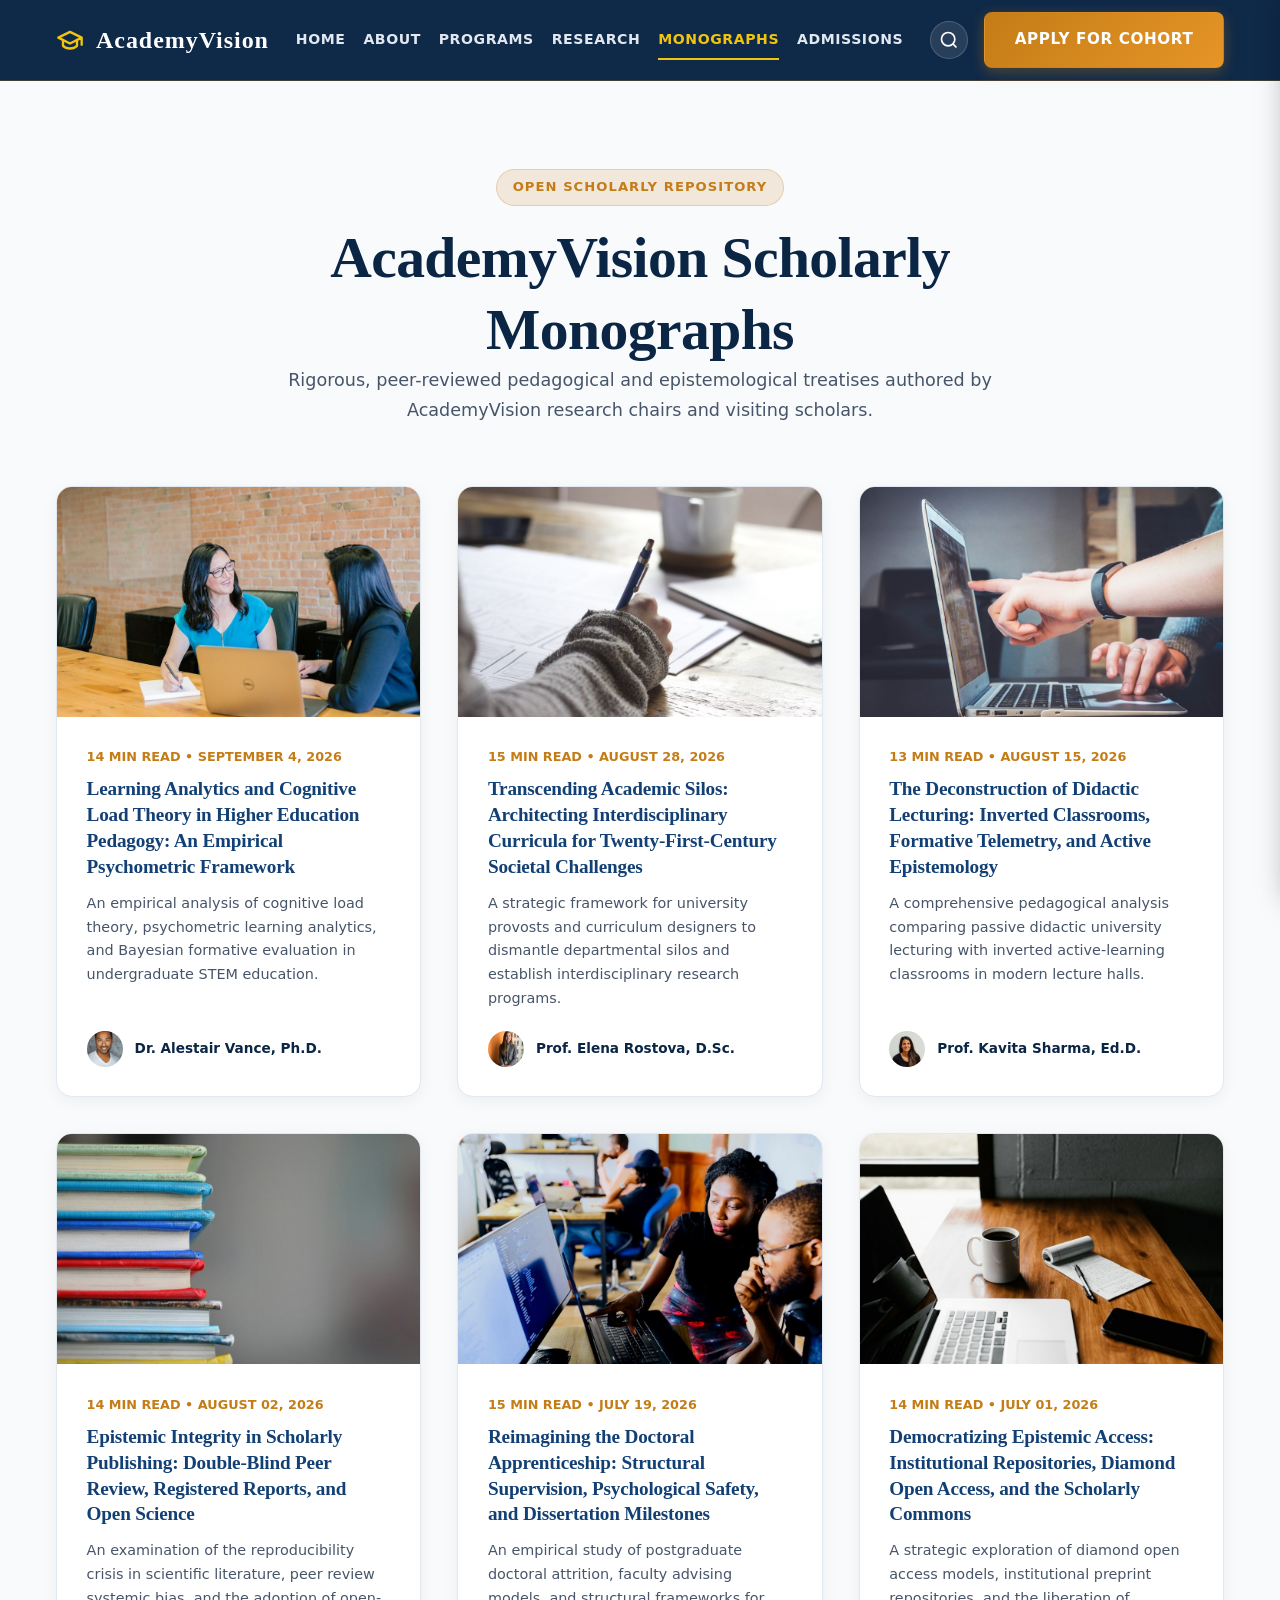
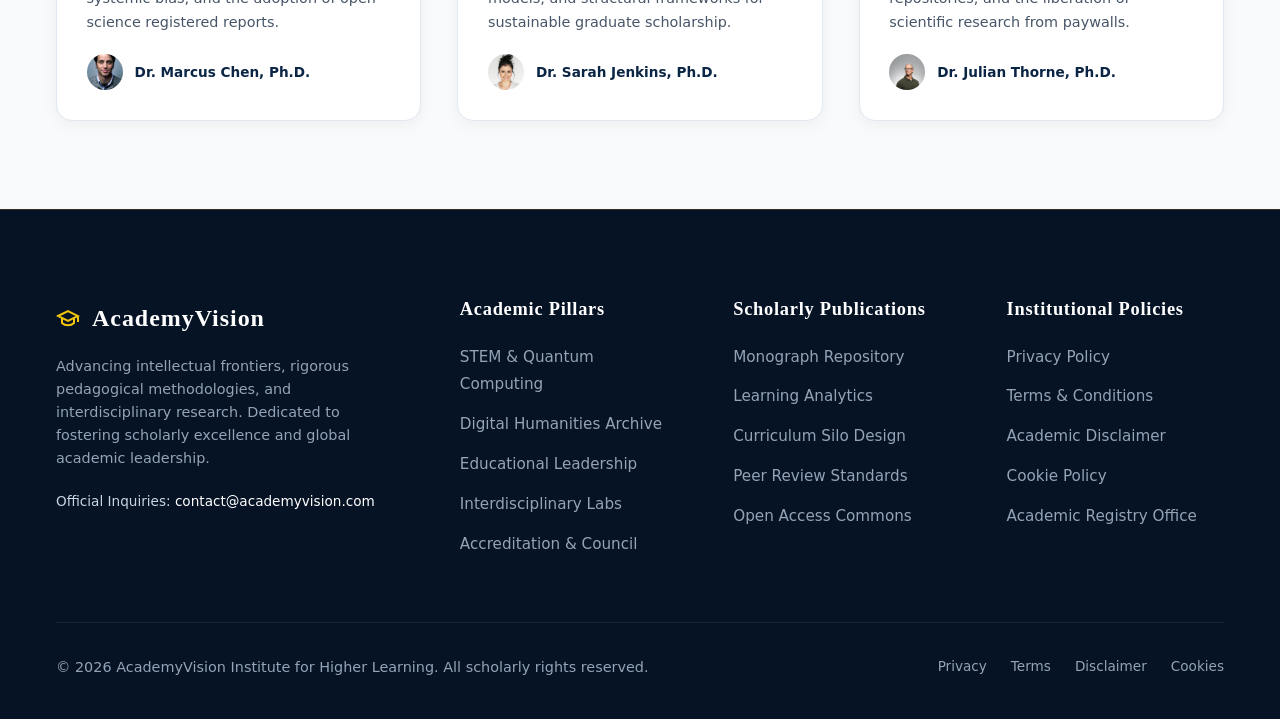
==== commit 88d84050: "Add files via upload" ====
--- a/blog/index.html
+++ b/blog/index.html
@@ -46,7 +46,7 @@
       <button class="btn-search" aria-label="Search Academic Resources">
         <svg width="20" height="20" viewBox="0 0 24 24" fill="none" stroke="currentColor" stroke-width="2"><circle cx="11" cy="11" r="8"/><path d="m21 21-4.3-4.3"/></svg>
       </button>
-      <a href="../contact.html" class="btn btn-primary btn-header">Apply for Cohort</a>
+      <a href="../contact.html" class="btn btn-header">Apply for Cohort</a>
       <button class="hamburger-btn" aria-label="Open Navigation Menu">
         <svg width="22" height="22" viewBox="0 0 24 24" fill="none" stroke="currentColor" stroke-width="2.2"><line x1="4" x2="20" y1="12" y2="12"/><line x1="4" x2="20" y1="6" y2="6"/><line x1="4" x2="20" y1="18" y2="18"/></svg>
       </button>
@@ -56,11 +56,11 @@
 <div class="mobile-drawer-overlay"></div>
 <div class="mobile-drawer">
   <div class="drawer-header">
-    <div class="site-logo" style="font-size:1.3rem;">AcademyVision</div>
+    <div class="site-logo" style="font-size:1.3rem;color:#ffffff;">AcademyVision</div>
     <button class="close-drawer" aria-label="Close Navigation">&times;</button>
   </div>
   <div style="margin-bottom:1.5rem;">
-    <a href="../contact.html" class="btn btn-primary" style="width:100%;font-size:0.9rem;padding:0.75rem;">Apply for Cohort</a>
+    <a href="../contact.html" class="btn btn-accent" style="width:100%;font-size:0.9rem;padding:0.75rem;">Apply for Cohort</a>
   </div>
   <ul class="mobile-nav-list">
     <li><a href="../index.html">Home</a></li>
@@ -69,23 +69,7 @@
     <li><a href="../index.html#research-centers">Research</a></li>
     <li><a href="../blog/index.html">Monographs</a></li>
     <li><a href="../contact.html">Admissions</a></li>
-    <li style="margin-top:1.5rem;border-top:1px solid var(--border);padding-top:1rem;"><span style="font-size:0.8rem;color:var(--text-muted);text-transform:uppercase;font-weight:700;">Governance</span></li>
-    <li><a href="../privacy-policy.html">Privacy Policy</a></li>
-    <li><a href="../terms-and-conditions.html">Terms & Conditions</a></li>
-    <li><a href="../disclaimer.html">Academic Disclaimer</a></li>
-    <li><a href="../cookie-policy.html">Cookie Policy</a></li>
-  </ul>
-</div>
-    <button class="close-drawer" aria-label="Close Navigation">&times;</button>
-  </div>
-  <ul class="mobile-nav-list">
-    <li><a href="../index.html">Overview</a></li>
-    <li><a href="../about.html">Institutional Ethos</a></li>
-    <li><a href="../index.html#programs">Faculties & Programs</a></li>
-    <li><a href="../index.html#research-centers">Research Labs</a></li>
-    <li><a href="../blog/index.html">Scholarly Monographs</a></li>
-    <li><a href="../contact.html">Admissions & Contact</a></li>
-    <li style="margin-top:1.5rem;border-top:1px solid var(--border);padding-top:1rem;"><span style="font-size:0.8rem;color:var(--text-muted);text-transform:uppercase;font-weight:700;">Governance</span></li>
+    <li style="margin-top:1.5rem;border-top:1px solid rgba(255,255,255,0.15);padding-top:1rem;"><span style="font-size:0.8rem;color:#94a3b8;text-transform:uppercase;font-weight:700;">Governance</span></li>
     <li><a href="../privacy-policy.html">Privacy Policy</a></li>
     <li><a href="../terms-and-conditions.html">Terms & Conditions</a></li>
     <li><a href="../disclaimer.html">Academic Disclaimer</a></li>
@@ -101,7 +85,6 @@
     <ul class="search-results-list"></ul>
   </div>
 </div>
-
 <main class="section">
   <div class="container">
     <div class="section-header">
--- a/assets/css/style.css
+++ b/assets/css/style.css
@@ -1,5 +1,6 @@
 /* ==========================================================================
-   ACADEMYVISION.COM - ENTERPRISE ACADEMIC & PEDAGOGICAL DESIGN SYSTEM
+   ACADEMYVISION - MASTER ENTERPRISE ACADEMIC & RESEARCH DESIGN SYSTEM
+   High-Bandwidth Instructional Design, Cognitive Pedagogy & Epistemic Rigor
    ========================================================================== */
 
 :root {
@@ -28,9 +29,10 @@
   --radius-sm: 4px;
   --radius-md: 8px;
   --radius-lg: 16px;
-  --max-width: 1240px;
-}
-
+  --max-width: 1480px;
+}
+
+/* Reset & Global Base */
 *, *::before, *::after {
   box-sizing: border-box;
   margin: 0;
@@ -46,7 +48,7 @@
   background-color: var(--bg);
   color: var(--text-main);
   font-family: var(--font-body);
-  line-height: 1.65;
+  line-height: 1.7;
   -webkit-font-smoothing: antialiased;
   position: relative;
   overflow-x: hidden;
@@ -61,7 +63,7 @@
 a {
   color: var(--secondary);
   text-decoration: none;
-  transition: color var(--transition-fast);
+  transition: all var(--transition-fast);
 }
 
 a:hover {
@@ -76,8 +78,14 @@
   letter-spacing: -0.01em;
 }
 
+h1 { font-size: clamp(2.4rem, 4.5vw, 3.6rem); }
+h2 { font-size: clamp(1.85rem, 3.2vw, 2.5rem); }
+h3 { font-size: 1.4rem; }
+h4 { font-size: 1.15rem; }
+
+/* Fluid Master Container */
 .container {
-  width: 100%;
+  width: 95%;
   max-width: var(--max-width);
   margin-left: auto;
   margin-right: auto;
@@ -85,98 +93,44 @@
   padding-right: 1.5rem;
 }
 
-.btn {
-  display: inline-flex;
-  align-items: center;
-  justify-content: center;
-  gap: 0.5rem;
-  font-family: var(--font-body);
-  font-size: 0.95rem;
-  font-weight: 600;
-  padding: 0.85rem 1.75rem;
-  border-radius: var(--radius-md);
-  border: 1px solid transparent;
-  cursor: pointer;
-  transition: all var(--transition-normal);
-  text-align: center;
-}
-
-.btn-primary {
-  background-color: var(--primary);
-  color: #ffffff;
-  box-shadow: var(--shadow-sm);
-}
-
-.btn-primary:hover {
-  background-color: var(--secondary);
-  color: #ffffff;
-  transform: translateY(-2px);
-  box-shadow: var(--shadow-md);
-}
-
-.btn-accent {
-  background-color: var(--accent);
-  color: #ffffff;
-}
-
-.btn-accent:hover {
-  background-color: #a36612;
-  color: #ffffff;
-  transform: translateY(-2px);
-}
-
-.btn-outline {
-  border-color: var(--primary);
-  color: var(--primary);
-  background-color: transparent;
-}
-
-.btn-outline:hover {
-  background-color: var(--primary);
-  color: #ffffff;
-}
-
+/* Reading Progress Bar */
 .reading-progress-bar {
   position: fixed;
   top: 0;
   left: 0;
   height: 4px;
-  background: linear-gradient(90deg, var(--accent), var(--secondary));
+  background: linear-gradient(90deg, #c47c17, #f1c40f, #134074);
   width: 0%;
-  z-index: 1000;
+  z-index: 2000;
   transition: width 0.1s linear;
 }
 
 /* ==========================================================================
-   HEADER & NAVIGATION SYSTEM - PERFECT RESPONSIVE ARCHITECTURE
-   ========================================================================== */
-
+   MASTER HEADER & NAVIGATION (LUXURY NAVY & GOLD)
+   ========================================================================== */
 .site-header {
   position: sticky;
   top: 0;
-  background: rgba(255, 255, 255, 0.97);
-  backdrop-filter: blur(12px);
-  -webkit-backdrop-filter: blur(12px);
-  border-bottom: 1px solid var(--border);
+  background: rgba(11, 37, 69, 0.98);
+  backdrop-filter: blur(14px);
+  -webkit-backdrop-filter: blur(14px);
+  border-bottom: 1px solid rgba(196, 124, 23, 0.28);
   z-index: 1000;
   width: 100%;
   transition: all var(--transition-fast);
 }
 
 .site-header .container {
-  max-width: 1440px;
   width: 95%;
-  margin-left: auto;
-  margin-right: auto;
-  padding-left: 1.25rem;
-  padding-right: 1.25rem;
+  max-width: var(--max-width);
+  padding: 0 1.5rem;
 }
 
 .header-inner {
   display: flex;
   align-items: center;
   justify-content: space-between;
-  height: 78px;
+  height: 80px;
   gap: 1.5rem;
   flex-wrap: nowrap;
 }
@@ -184,26 +138,26 @@
 .site-logo {
   display: flex;
   align-items: center;
-  gap: 0.65rem;
+  gap: 0.75rem;
   font-family: var(--font-heading);
-  font-size: 1.45rem;
+  font-size: 1.5rem;
   font-weight: 800;
-  color: var(--primary);
-  letter-spacing: 0.03em;
+  color: #ffffff !important;
+  letter-spacing: 0.04em;
   white-space: nowrap;
   flex-shrink: 0;
   text-decoration: none;
 }
 
 .site-logo svg {
-  color: var(--accent);
+  color: #f1c40f;
   flex-shrink: 0;
 }
 
 .site-nav {
   display: flex;
   align-items: center;
-  gap: clamp(0.75rem, 1.3vw, 1.6rem);
+  gap: clamp(0.85rem, 1.4vw, 1.75rem);
   white-space: nowrap;
   flex-wrap: nowrap;
   margin: 0;
@@ -211,19 +165,20 @@
 }
 
 .nav-link {
-  font-size: 0.92rem;
+  font-size: 0.88rem;
   font-weight: 600;
-  color: var(--text-main);
+  color: #e2e8f0 !important;
   position: relative;
   padding: 0.5rem 0;
   white-space: nowrap;
   text-decoration: none;
   transition: color var(--transition-fast);
-  letter-spacing: 0.02em;
+  letter-spacing: 0.04em;
+  text-transform: uppercase;
 }
 
 .nav-link:hover, .nav-link.active {
-  color: var(--accent);
+  color: #f1c40f !important;
 }
 
 .nav-link::after {
@@ -233,7 +188,7 @@
   left: 0;
   width: 0%;
   height: 2px;
-  background-color: var(--accent);
+  background-color: #f1c40f;
   transition: width var(--transition-normal);
 }
 
@@ -249,183 +204,177 @@
 .header-actions {
   display: flex;
   align-items: center;
-  gap: 0.85rem;
+  gap: 1rem;
   white-space: nowrap;
   flex-shrink: 0;
 }
 
 .btn-header {
-  padding: 0.65rem 1.35rem;
-  font-size: 0.88rem;
+  padding: 0.6rem 1.4rem;
+  font-size: 0.85rem;
   font-weight: 700;
-  white-space: nowrap;
+  letter-spacing: 0.04em;
+  text-transform: uppercase;
+  background: linear-gradient(135deg, #c47c17 0%, #e69526 100%);
+  color: #ffffff !important;
+  border-radius: 999px;
+  border: none;
+  box-shadow: 0 4px 14px rgba(196, 124, 23, 0.35);
+  transition: all var(--transition-fast);
+}
+
+.btn-header:hover {
+  transform: translateY(-2px);
+  box-shadow: 0 6px 18px rgba(196, 124, 23, 0.45);
+  background: linear-gradient(135deg, #d4871c 0%, #f1a233 100%);
 }
 
 .btn-search {
-  background: none;
-  border: none;
-  color: var(--text-main);
+  background: rgba(255, 255, 255, 0.1);
+  border: 1px solid rgba(255, 255, 255, 0.18);
+  color: #ffffff;
   cursor: pointer;
   padding: 0.5rem;
   border-radius: 50%;
   display: flex;
   align-items: center;
   justify-content: center;
-  transition: background var(--transition-fast), color var(--transition-fast);
+  transition: all var(--transition-fast);
 }
 
 .btn-search:hover {
-  background-color: var(--bg);
-  color: var(--accent);
+  background-color: rgba(255, 255, 255, 0.2);
+  color: #f1c40f;
+  border-color: #f1c40f;
 }
 
 .hamburger-btn {
   display: none;
-  background: transparent;
-  border: 1px solid var(--border);
+  background: rgba(255, 255, 255, 0.1);
+  border: 1px solid rgba(255, 255, 255, 0.2);
   border-radius: var(--radius-sm);
-  padding: 0.45rem 0.55rem;
+  padding: 0.45rem 0.6rem;
   cursor: pointer;
-  color: var(--primary);
+  color: #ffffff;
   align-items: center;
   justify-content: center;
   line-height: 1;
   transition: all var(--transition-fast);
 }
 
+.hamburger-btn svg {
+  stroke: #ffffff;
+}
+
 .hamburger-btn:hover {
-  background-color: var(--bg);
-  border-color: var(--accent);
-  color: var(--accent);
-}
-
-/* Responsive Navigation Breakpoints */
-@media (max-width: 1080px) {
-  .site-nav {
-    display: none !important;
-  }
-  .hamburger-btn {
-    display: inline-flex !important;
-  }
-}
-
-@media (max-width: 640px) {
-  .header-inner {
-    height: 68px;
-    gap: 0.75rem;
-  }
-  .site-logo {
-    font-size: 1.25rem;
-    gap: 0.45rem;
-  }
-  .site-logo svg {
-    width: 22px;
-    height: 22px;
-  }
-  .btn-header {
-    display: none !important;
-  }
-}
-
-.mobile-drawer-overlay {
-  position: fixed;
-  inset: 0;
-  background: rgba(0, 0, 0, 0.5);
-  z-index: 1000;
-  opacity: 0;
-  pointer-events: none;
-  transition: opacity var(--transition-normal);
-}
-
-.mobile-drawer-overlay.active {
-  opacity: 1;
-  pointer-events: auto;
-}
-
-.mobile-drawer {
-  position: fixed;
-  top: 0;
-  right: -320px;
-  width: 300px;
-  height: 100%;
-  background: var(--surface);
-  z-index: 1001;
-  padding: 2rem 1.5rem;
-  box-shadow: var(--shadow-lg);
-  transition: right var(--transition-normal);
-  display: flex;
-  flex-direction: column;
-  overflow-y: auto;
-}
-
-.mobile-drawer.active {
-  right: 0;
-}
-
-.drawer-header {
-  display: flex;
-  align-items: center;
-  justify-content: space-between;
-  margin-bottom: 2rem;
-  border-bottom: 1px solid var(--border);
-  padding-bottom: 1rem;
-}
-
-.close-drawer {
-  background: none;
-  border: none;
-  font-size: 1.5rem;
+  background-color: rgba(255, 255, 255, 0.2);
+  border-color: #f1c40f;
+}
+
+/* ==========================================================================
+   BUTTONS
+   ========================================================================== */
+.btn {
+  display: inline-flex;
+  align-items: center;
+  justify-content: center;
+  gap: 0.5rem;
+  font-family: var(--font-body);
+  font-size: 0.95rem;
+  font-weight: 600;
+  padding: 0.85rem 1.85rem;
+  border-radius: var(--radius-md);
+  border: 1px solid transparent;
   cursor: pointer;
-  color: var(--text-main);
-}
-
-.mobile-nav-list {
-  list-style: none;
-  display: flex;
-  flex-direction: column;
-  gap: 1rem;
-}
-
-.mobile-nav-list a {
-  font-size: 1.05rem;
-  font-weight: 600;
-  color: var(--text-main);
-  display: block;
-  padding: 0.5rem 0;
-}
-
+  transition: all var(--transition-normal);
+  text-align: center;
+  text-decoration: none;
+}
+
+.btn-primary {
+  background-color: var(--primary);
+  color: #ffffff !important;
+  box-shadow: var(--shadow-sm);
+}
+
+.btn-primary:hover {
+  background-color: var(--secondary);
+  color: #ffffff !important;
+  transform: translateY(-2px);
+  box-shadow: var(--shadow-md);
+}
+
+.btn-accent {
+  background: linear-gradient(135deg, #c47c17 0%, #e69526 100%);
+  color: #ffffff !important;
+  box-shadow: 0 4px 15px rgba(196, 124, 23, 0.3);
+}
+
+.btn-accent:hover {
+  transform: translateY(-2px);
+  box-shadow: 0 8px 22px rgba(196, 124, 23, 0.45);
+}
+
+.btn-outline {
+  border: 2px solid rgba(255, 255, 255, 0.6);
+  color: #ffffff !important;
+  background-color: transparent;
+}
+
+.btn-outline:hover {
+  background-color: rgba(255, 255, 255, 0.15);
+  border-color: #ffffff;
+  transform: translateY(-2px);
+}
+
+.btn-outline-dark {
+  border: 2px solid var(--primary);
+  color: var(--primary) !important;
+  background-color: transparent;
+}
+
+.btn-outline-dark:hover {
+  background-color: var(--primary);
+  color: #ffffff !important;
+}
+
+/* ==========================================================================
+   HERO SECTION
+   ========================================================================== */
 .hero-section {
   position: relative;
   background: linear-gradient(135deg, #0b2545 0%, #134074 100%);
   color: #ffffff;
-  padding: 6rem 0 5rem;
+  padding: 6.5rem 0 5.5rem;
   overflow: hidden;
+  border-bottom: 1px solid rgba(255, 255, 255, 0.08);
 }
 
 .hero-grid {
   display: grid;
-  grid-template-columns: 1.2fr 0.8fr;
-  gap: 3.5rem;
+  grid-template-columns: 1.15fr 0.85fr;
+  gap: 4rem;
   align-items: center;
 }
 
 .hero-content h1 {
-  font-size: 3.25rem;
+  font-size: clamp(2.5rem, 4.2vw, 3.5rem);
   color: #ffffff;
-  margin-bottom: 1.25rem;
-  line-height: 1.15;
+  margin-bottom: 1.35rem;
+  line-height: 1.18;
 }
 
 .hero-subtitle {
   font-size: 1.15rem;
   color: #cbd5e1;
-  margin-bottom: 2rem;
-  max-width: 620px;
+  margin-bottom: 2.25rem;
+  max-width: 640px;
+  line-height: 1.8;
 }
 
 .hero-cta-group {
   display: flex;
-  gap: 1rem;
+  gap: 1.25rem;
   flex-wrap: wrap;
 }
 
@@ -433,8 +382,8 @@
   position: relative;
   border-radius: var(--radius-lg);
   overflow: hidden;
-  box-shadow: 0 20px 40px rgba(0, 0, 0, 0.35);
-  border: 4px solid rgba(255, 255, 255, 0.1);
+  box-shadow: 0 25px 50px -12px rgba(0, 0, 0, 0.45);
+  border: 3px solid rgba(255, 255, 255, 0.15);
 }
 
 .hero-image-wrap img {
@@ -443,8 +392,11 @@
   object-fit: cover;
 }
 
+/* ==========================================================================
+   SECTIONS & BADGES
+   ========================================================================== */
 .section {
-  padding: 5rem 0;
+  padding: 5.5rem 0;
 }
 
 .section-alt {
@@ -453,49 +405,55 @@
 
 .section-header {
   text-align: center;
-  max-width: 760px;
-  margin: 0 auto 3.5rem;
+  max-width: 780px;
+  margin: 0 auto 3.75rem;
 }
 
 .badge {
   display: inline-block;
-  font-size: 0.8rem;
+  font-size: 0.82rem;
   font-weight: 700;
   text-transform: uppercase;
-  letter-spacing: 0.1em;
-  padding: 0.35rem 0.85rem;
+  letter-spacing: 0.08em;
+  padding: 0.4rem 1rem;
   border-radius: 999px;
-  background: rgba(196, 124, 23, 0.12);
+  background: rgba(196, 124, 23, 0.14);
   color: var(--accent);
-  margin-bottom: 0.85rem;
+  margin-bottom: 1rem;
+  border: 1px solid rgba(196, 124, 23, 0.25);
 }
 
 .section-header h2 {
-  font-size: 2.35rem;
+  font-size: clamp(2rem, 3.2vw, 2.6rem);
   margin-bottom: 1rem;
+  color: var(--primary);
 }
 
 .section-header p {
   color: var(--text-muted);
-  font-size: 1.05rem;
-}
-
+  font-size: 1.1rem;
+  line-height: 1.7;
+}
+
+/* ==========================================================================
+   CARDS & GRIDS
+   ========================================================================== */
 .grid-3 {
   display: grid;
   grid-template-columns: repeat(3, 1fr);
-  gap: 2rem;
+  gap: 2.25rem;
 }
 
 .grid-4 {
   display: grid;
   grid-template-columns: repeat(4, 1fr);
-  gap: 1.5rem;
+  gap: 1.75rem;
 }
 
 .grid-2 {
   display: grid;
   grid-template-columns: repeat(2, 1fr);
-  gap: 2.5rem;
+  gap: 3.5rem;
 }
 
 .feature-card {
@@ -503,58 +461,139 @@
   border: 1px solid var(--border);
   border-radius: var(--radius-lg);
   overflow: hidden;
-  box-shadow: var(--shadow-sm);
+  box-shadow: 0 4px 16px rgba(0, 0, 0, 0.05);
   transition: transform var(--transition-normal), box-shadow var(--transition-normal);
   display: flex;
   flex-direction: column;
+  height: 100%;
 }
 
 .feature-card:hover {
-  transform: translateY(-5px);
-  box-shadow: var(--shadow-lg);
+  transform: translateY(-6px);
+  box-shadow: 0 16px 36px rgba(11, 37, 69, 0.12);
 }
 
 .card-media {
-  height: 220px;
+  height: 230px;
   overflow: hidden;
+  position: relative;
 }
 
 .card-media img {
   width: 100%;
   height: 100%;
   object-fit: cover;
-  transition: transform var(--transition-slow);
+  transition: transform 0.4s ease;
 }
 
 .feature-card:hover .card-media img {
-  transform: scale(1.05);
+  transform: scale(1.06);
 }
 
 .card-body {
-  padding: 1.75rem;
+  padding: 1.85rem;
   flex: 1;
   display: flex;
   flex-direction: column;
 }
 
 .card-body h3 {
-  font-size: 1.35rem;
-  margin-bottom: 0.75rem;
+  font-size: 1.3rem;
+  margin-bottom: 0.85rem;
+  color: var(--primary);
 }
 
 .card-body p {
   color: var(--text-muted);
   font-size: 0.95rem;
-  line-height: 1.6;
+  line-height: 1.65;
   margin-bottom: 1.25rem;
 }
 
+/* Feature Showcase Images */
+.showcase-image {
+  width: 100%;
+  height: 440px;
+  object-fit: cover;
+  border-radius: var(--radius-lg);
+  box-shadow: var(--shadow-lg);
+  border: 1px solid var(--border);
+}
+
+/* ==========================================================================
+   STATS GRID
+   ========================================================================== */
+.stats-grid {
+  display: grid;
+  grid-template-columns: repeat(4, 1fr);
+  gap: 2rem;
+  text-align: center;
+}
+
+.stat-card {
+  padding: 2.5rem 1.5rem;
+  background: var(--surface);
+  border: 1px solid var(--border);
+  border-radius: var(--radius-lg);
+  box-shadow: var(--shadow-sm);
+  transition: transform var(--transition-normal);
+}
+
+.stat-card:hover {
+  transform: translateY(-4px);
+  box-shadow: var(--shadow-md);
+}
+
+.stat-number {
+  font-size: 2.8rem;
+  font-weight: 800;
+  color: var(--accent);
+  font-family: var(--font-heading);
+}
+
+.stat-label {
+  font-size: 1rem;
+  font-weight: 600;
+  color: var(--primary);
+  margin-top: 0.6rem;
+}
+
+/* ==========================================================================
+   GALLERY GRID
+   ========================================================================== */
+.gallery-grid {
+  display: grid;
+  grid-template-columns: repeat(4, 1fr);
+  gap: 1.75rem;
+}
+
+.gallery-item {
+  border-radius: var(--radius-md);
+  overflow: hidden;
+  height: 250px;
+  box-shadow: var(--shadow-sm);
+}
+
+.gallery-item img {
+  width: 100%;
+  height: 100%;
+  object-fit: cover;
+  transition: transform var(--transition-normal);
+}
+
+.gallery-item:hover img {
+  transform: scale(1.06);
+}
+
+/* ==========================================================================
+   FAQ ACCORDION
+   ========================================================================== */
 .accordion {
-  max-width: 820px;
+  max-width: 860px;
   margin: 0 auto;
   display: flex;
   flex-direction: column;
-  gap: 1rem;
+  gap: 1.25rem;
 }
 
 .accordion-item {
@@ -562,16 +601,17 @@
   border-radius: var(--radius-md);
   background: var(--surface);
   overflow: hidden;
+  box-shadow: var(--shadow-sm);
 }
 
 .accordion-header {
   width: 100%;
-  padding: 1.25rem 1.5rem;
+  padding: 1.35rem 1.75rem;
   background: none;
   border: none;
   text-align: left;
   font-family: var(--font-heading);
-  font-size: 1.1rem;
+  font-size: 1.15rem;
   font-weight: 700;
   color: var(--primary);
   display: flex;
@@ -586,7 +626,9 @@
 }
 
 .accordion-icon {
-  font-size: 1.25rem;
+  font-size: 1.4rem;
+  font-weight: 400;
+  color: var(--accent);
   transition: transform var(--transition-normal);
 }
 
@@ -598,25 +640,31 @@
   max-height: 0;
   overflow: hidden;
   transition: max-height var(--transition-normal) ease-out;
-  padding: 0 1.5rem;
+  padding: 0 1.75rem;
   color: var(--text-muted);
+  font-size: 0.98rem;
+  line-height: 1.7;
 }
 
 .accordion-item.active .accordion-content {
-  padding-bottom: 1.25rem;
-}
-
+  padding-bottom: 1.5rem;
+}
+
+/* ==========================================================================
+   GOVERNANCE CARD
+   ========================================================================== */
 .governance-card {
   background: #f1f5f9;
-  border-left: 4px solid var(--primary);
+  border-left: 5px solid var(--primary);
   border-radius: 0 var(--radius-md) var(--radius-md) 0;
-  padding: 1.75rem;
+  padding: 2rem;
   margin: 2.5rem 0;
+  box-shadow: var(--shadow-sm);
 }
 
 .governance-card h4 {
-  font-size: 1.2rem;
-  margin-bottom: 0.5rem;
+  font-size: 1.25rem;
+  margin-bottom: 0.75rem;
   color: var(--primary);
 }
 
@@ -625,10 +673,14 @@
   font-size: 0.95rem;
 }
 
+/* ==========================================================================
+   SEARCH MODAL
+   ========================================================================== */
 .search-modal-backdrop {
   position: fixed;
   inset: 0;
-  background: rgba(0, 0, 0, 0.6);
+  background: rgba(11, 37, 69, 0.75);
+  backdrop-filter: blur(6px);
   z-index: 2000;
   opacity: 0;
   pointer-events: none;
@@ -646,19 +698,19 @@
 
 .search-modal-box {
   width: 90%;
-  max-width: 600px;
+  max-width: 640px;
   background: var(--surface);
   border-radius: var(--radius-lg);
   box-shadow: var(--shadow-lg);
-  padding: 1.5rem;
+  padding: 1.75rem;
 }
 
 .search-input-wrap {
   display: flex;
   align-items: center;
-  gap: 0.75rem;
+  gap: 0.85rem;
   border-bottom: 2px solid var(--border);
-  padding-bottom: 0.75rem;
+  padding-bottom: 0.85rem;
 }
 
 .search-input-wrap input {
@@ -670,51 +722,138 @@
 }
 
 .search-results-list {
-  margin-top: 1rem;
-  max-height: 350px;
+  margin-top: 1.25rem;
+  max-height: 360px;
   overflow-y: auto;
   list-style: none;
 }
 
 .search-results-list li {
-  padding: 0.75rem 0;
+  padding: 0.85rem 0;
   border-bottom: 1px solid var(--border);
 }
 
+/* ==========================================================================
+   MOBILE DRAWER
+   ========================================================================== */
+.mobile-drawer-overlay {
+  position: fixed;
+  inset: 0;
+  background: rgba(0, 0, 0, 0.65);
+  backdrop-filter: blur(4px);
+  z-index: 1500;
+  opacity: 0;
+  pointer-events: none;
+  transition: opacity var(--transition-normal);
+}
+
+.mobile-drawer-overlay.active {
+  opacity: 1;
+  pointer-events: auto;
+}
+
+.mobile-drawer {
+  position: fixed;
+  top: 0;
+  right: -340px;
+  width: 320px;
+  max-width: 85vw;
+  height: 100%;
+  background: #0b2545;
+  color: #ffffff;
+  z-index: 1501;
+  padding: 2.25rem 1.75rem;
+  box-shadow: -10px 0 30px rgba(0, 0, 0, 0.4);
+  transition: right var(--transition-normal);
+  display: flex;
+  flex-direction: column;
+  overflow-y: auto;
+}
+
+.mobile-drawer.active {
+  right: 0;
+}
+
+.drawer-header {
+  display: flex;
+  align-items: center;
+  justify-content: space-between;
+  margin-bottom: 1.5rem;
+  border-bottom: 1px solid rgba(255, 255, 255, 0.15);
+  padding-bottom: 1rem;
+}
+
+.close-drawer {
+  background: none;
+  border: none;
+  font-size: 2rem;
+  line-height: 1;
+  cursor: pointer;
+  color: #ffffff;
+}
+
+.mobile-nav-list {
+  list-style: none;
+  display: flex;
+  flex-direction: column;
+  gap: 0.85rem;
+}
+
+.mobile-nav-list a {
+  font-size: 1.05rem;
+  font-weight: 600;
+  color: #e2e8f0;
+  display: block;
+  padding: 0.5rem 0;
+  border-bottom: 1px solid rgba(255, 255, 255, 0.08);
+  text-transform: uppercase;
+  letter-spacing: 0.04em;
+}
+
+.mobile-nav-list a:hover {
+  color: #f1c40f;
+  padding-left: 0.35rem;
+}
+
+/* ==========================================================================
+   SITE FOOTER
+   ========================================================================== */
 .site-footer {
-  background: #07172b;
+  background: #061325;
   color: #94a3b8;
-  padding: 5rem 0 2rem;
-  border-top: 1px solid rgba(255, 255, 255, 0.1);
+  padding: 5.5rem 0 2.5rem;
+  border-top: 1px solid rgba(196, 124, 23, 0.25);
 }
 
 .footer-grid {
   display: grid;
-  grid-template-columns: 1.5fr 1fr 1fr 1fr;
-  gap: 3rem;
-  margin-bottom: 3.5rem;
+  grid-template-columns: 1.6fr 1fr 1fr 1fr;
+  gap: 3.5rem;
+  margin-bottom: 4rem;
 }
 
 .footer-col h4 {
   color: #ffffff;
   font-size: 1.15rem;
-  margin-bottom: 1.25rem;
+  margin-bottom: 1.35rem;
+  letter-spacing: 0.04em;
 }
 
 .footer-links {
   list-style: none;
   display: flex;
   flex-direction: column;
-  gap: 0.65rem;
+  gap: 0.75rem;
 }
 
 .footer-links a {
   color: #94a3b8;
   font-size: 0.95rem;
+  transition: color var(--transition-fast);
 }
 
 .footer-links a:hover {
-  color: #ffffff;
+  color: #f1c40f;
 }
 
 .footer-bottom {
@@ -724,17 +863,18 @@
   justify-content: space-between;
   align-items: center;
   flex-wrap: wrap;
-  gap: 1rem;
-  font-size: 0.88rem;
-}
-
+  gap: 1.25rem;
+  font-size: 0.9rem;
+}
+
+/* Back to Top */
 .back-to-top {
   position: fixed;
   bottom: 2rem;
   right: 2rem;
-  width: 44px;
-  height: 44px;
-  background: var(--primary);
+  width: 46px;
+  height: 46px;
+  background: var(--accent);
   color: #ffffff;
   border: none;
   border-radius: 50%;
@@ -742,7 +882,7 @@
   align-items: center;
   justify-content: center;
   cursor: pointer;
-  box-shadow: var(--shadow-md);
+  box-shadow: 0 6px 20px rgba(0, 0, 0, 0.25);
   opacity: 0;
   pointer-events: none;
   transition: all var(--transition-normal);
@@ -754,63 +894,27 @@
   pointer-events: auto;
 }
 
-.stats-grid {
-  display: grid;
-  grid-template-columns: repeat(4, 1fr);
-  gap: 2rem;
-  text-align: center;
-}
-
-.stat-card {
-  padding: 2rem 1rem;
-  background: var(--surface);
-  border: 1px solid var(--border);
-  border-radius: var(--radius-md);
-}
-
-.stat-number {
-  font-size: 2.5rem;
-  font-weight: 800;
-  color: var(--accent);
-  font-family: var(--font-heading);
-}
-
-.stat-label {
-  font-size: 0.95rem;
-  color: var(--text-muted);
-  margin-top: 0.5rem;
-}
-
-.gallery-grid {
-  display: grid;
-  grid-template-columns: repeat(4, 1fr);
-  gap: 1.5rem;
-}
-
-.gallery-item {
-  border-radius: var(--radius-md);
-  overflow: hidden;
-  height: 250px;
-}
-
-.gallery-item img {
-  width: 100%;
-  height: 100%;
-  object-fit: cover;
-  transition: transform var(--transition-normal);
-}
-
-.gallery-item:hover img {
-  transform: scale(1.05);
+.back-to-top:hover {
+  background: #d4871c;
+  transform: translateY(-3px);
+}
+
+/* ==========================================================================
+   RESPONSIVE BREAKPOINTS
+   ========================================================================== */
+@media (max-width: 1180px) {
+  .site-nav {
+    display: none !important;
+  }
+  .hamburger-btn {
+    display: inline-flex !important;
+  }
+  .grid-4 {
+    grid-template-columns: repeat(2, 1fr);
+  }
 }
 
 @media (max-width: 991px) {
-  .site-nav {
-    display: none;
-  }
-  .hamburger-btn {
-    display: block;
-  }
   .hero-grid {
     grid-template-columns: 1fr;
     text-align: center;
@@ -822,8 +926,12 @@
   .hero-cta-group {
     justify-content: center;
   }
-  .grid-3, .grid-4, .stats-grid, .gallery-grid {
+  .grid-3, .stats-grid, .gallery-grid {
     grid-template-columns: repeat(2, 1fr);
+  }
+  .grid-2 {
+    grid-template-columns: 1fr;
+    gap: 2.5rem;
   }
   .footer-grid {
     grid-template-columns: 1fr 1fr;
@@ -831,6 +939,20 @@
 }
 
 @media (max-width: 640px) {
+  .header-inner {
+    height: 68px;
+    gap: 0.75rem;
+  }
+  .site-logo {
+    font-size: 1.25rem;
+  }
+  .site-logo svg {
+    width: 24px;
+    height: 24px;
+  }
+  .btn-header {
+    display: none !important;
+  }
   .hero-content h1 {
     font-size: 2.25rem;
   }
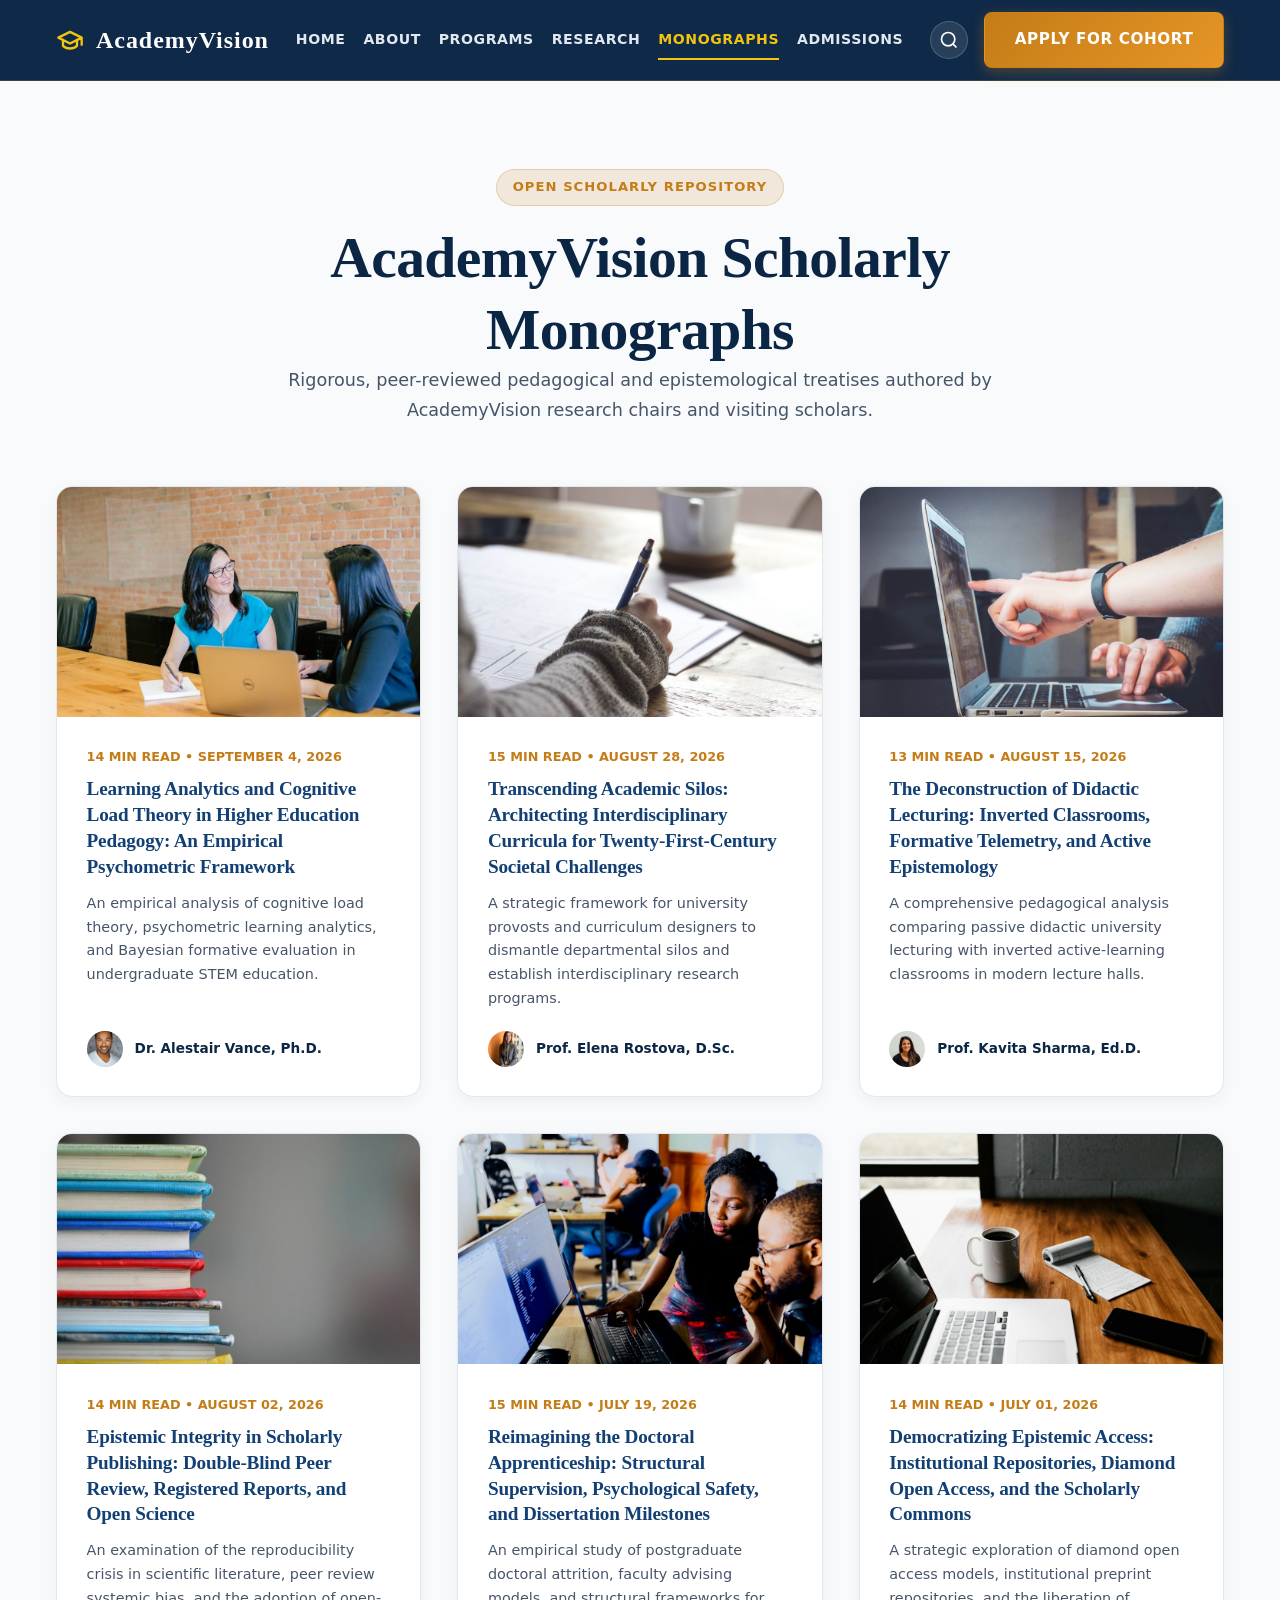
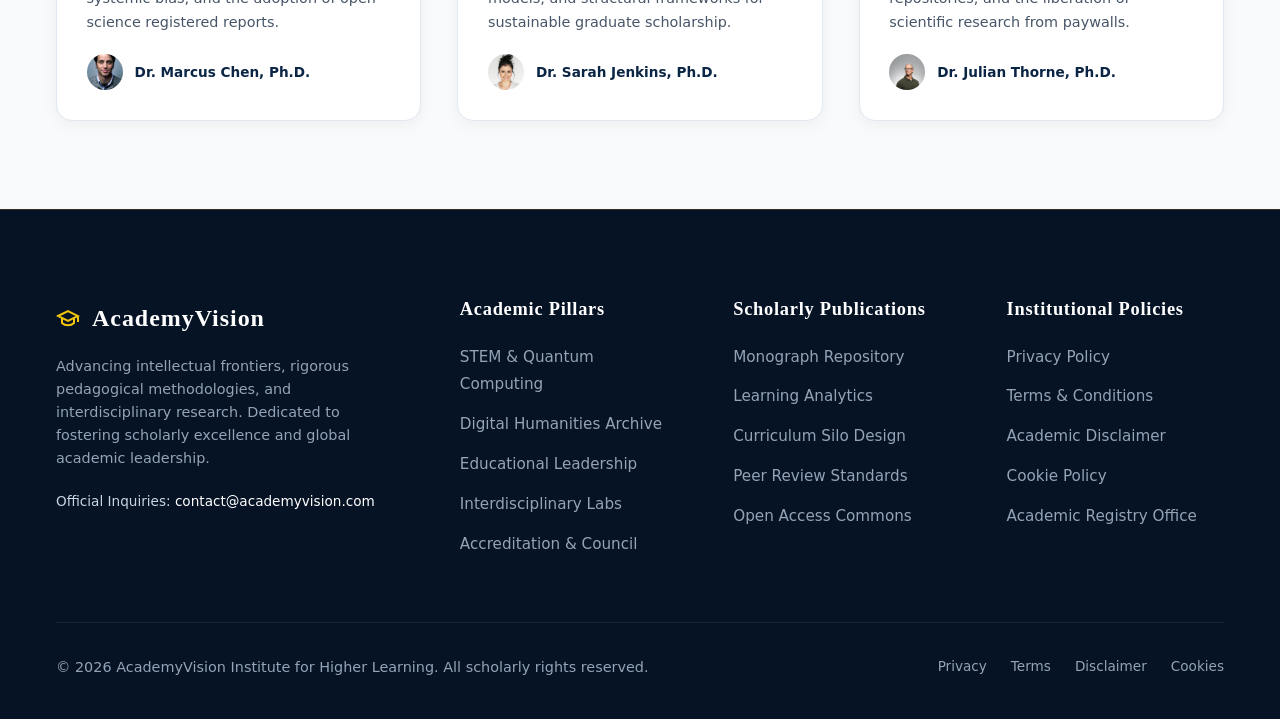
==== commit e6b2a160: "Add files via upload" ====
--- a/blog/index.html
+++ b/blog/index.html
@@ -10,7 +10,7 @@
   <meta property="og:image" content="../assets/images/hero_academic_campus.jpg">
   <meta property="og:type" content="website">
   <meta name="twitter:card" content="summary_large_image">
-  <link rel="stylesheet" href="../assets/css/style.css">
+  <link rel="stylesheet" href="../assets/css/style.css?v=2.1">
   <link rel="icon" href="../favicon.ico">
   <!-- Google Analytics (GA4) -->
 <script async src="https://www.googletagmanager.com/gtag/js?id=G-0LY0HY7L01"></script>
@@ -264,6 +264,6 @@
 <button class="back-to-top" aria-label="Back to Top">
   <svg width="20" height="20" viewBox="0 0 24 24" fill="none" stroke="currentColor" stroke-width="2.5"><path d="m18 15-6-6-6 6"/></svg>
 </button>
-<script src="../assets/js/main.js"></script>
+<script src="../assets/js/main.js?v=2.1"></script>
 </body>
 </html>
--- a/assets/css/style.css
+++ b/assets/css/style.css
@@ -967,3 +967,14 @@
     text-align: center;
   }
 }
+
+
+/* Desktop absolute lockdown: mobile drawer strictly hidden on desktop */
+@media (min-width: 1181px) {
+  .mobile-drawer,
+  .mobile-drawer-overlay {
+    display: none !important;
+    visibility: hidden !important;
+    pointer-events: none !important;
+  }
+}
